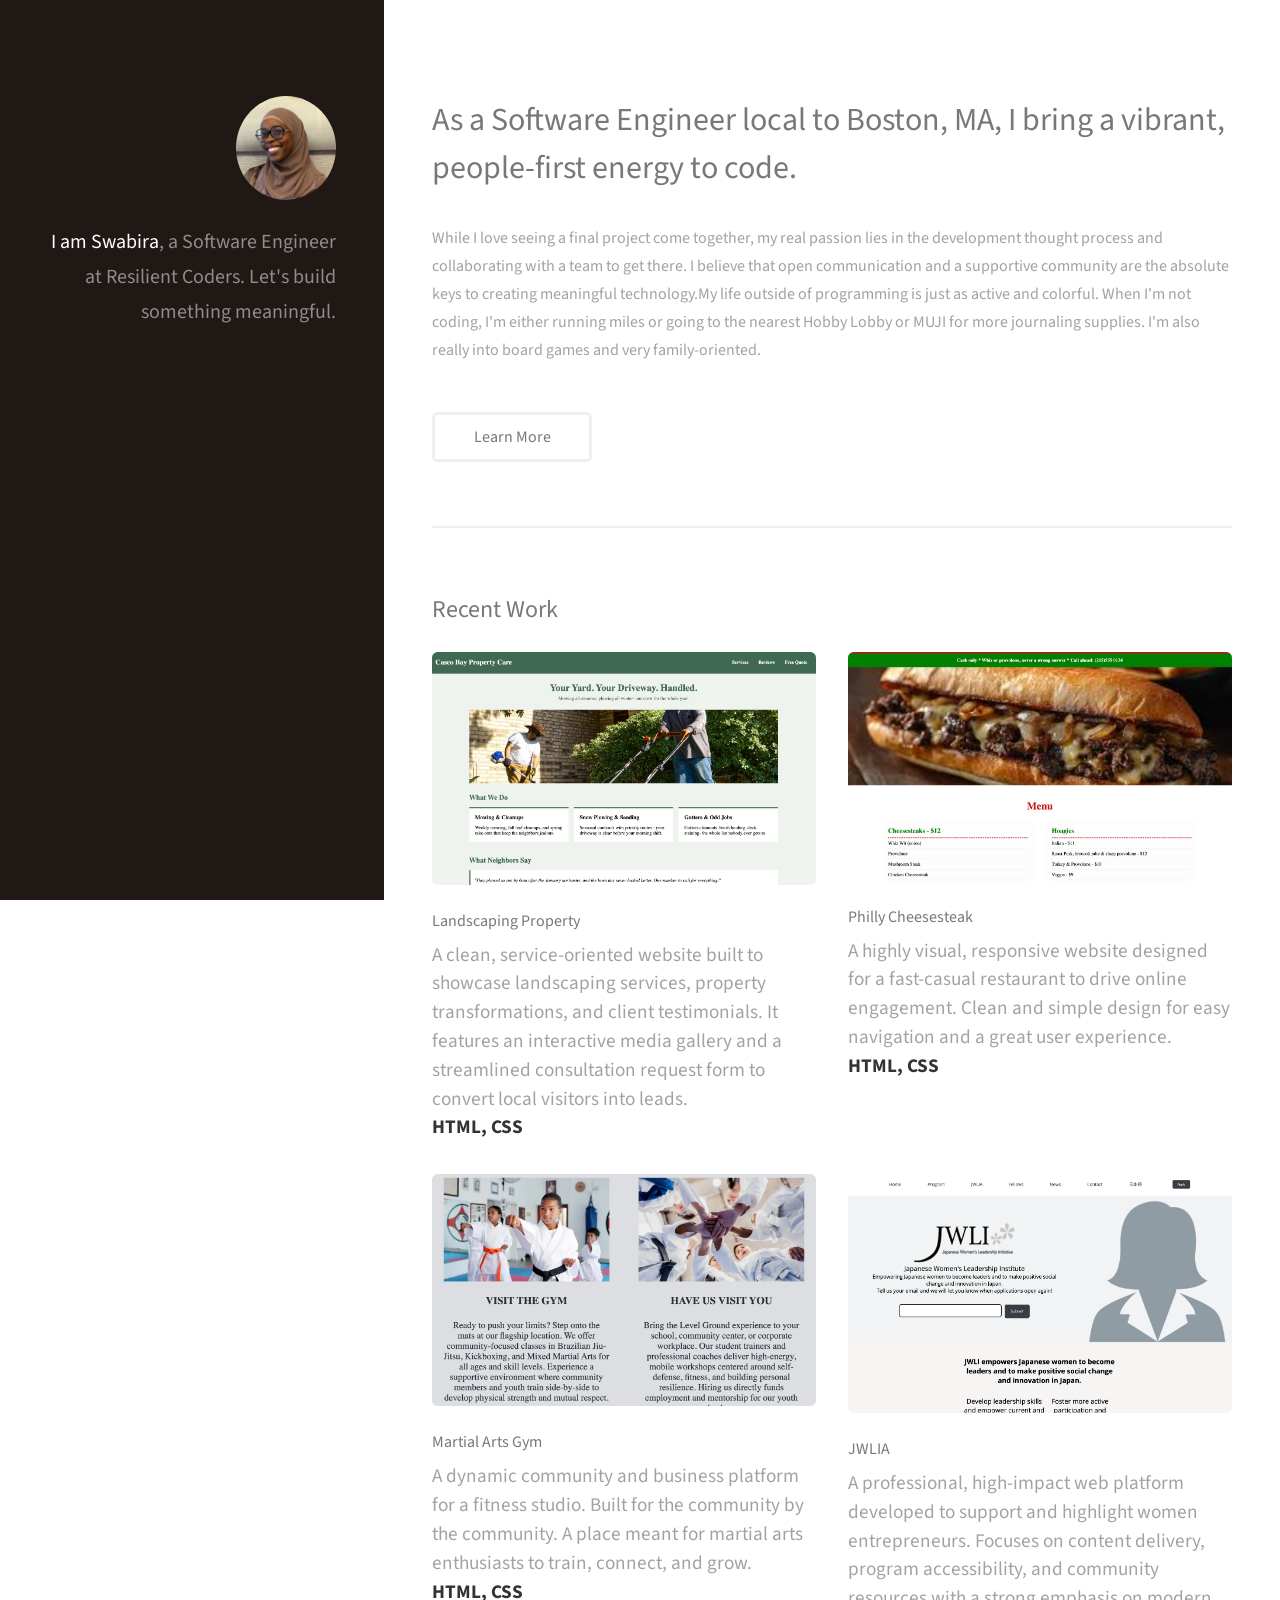
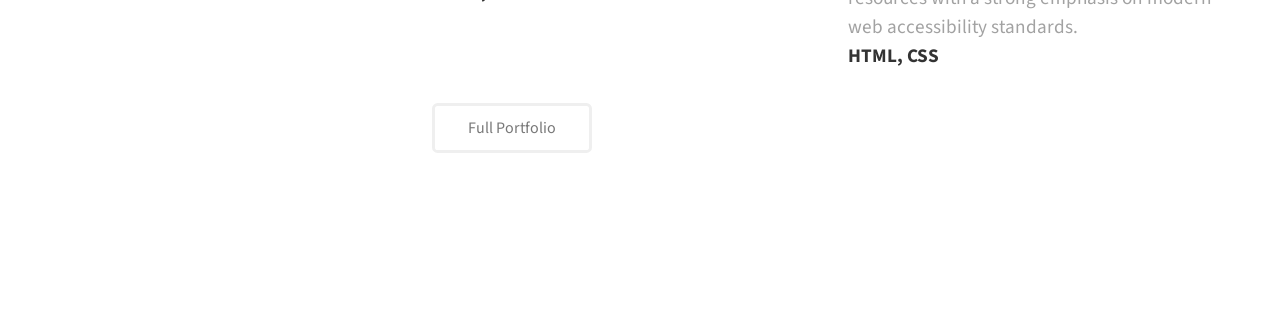
==== index.html @ b85e62c1 "uploading portfolio" ====
<!DOCTYPE HTML>
<!--
	Strata by HTML5 UP
	html5up.net | @ajlkn
	Free for personal and commercial use under the CCA 3.0 license (html5up.net/license)
-->
<html>

<head>
	<title>Strata by HTML5 UP</title>
	<meta charset="utf-8" />
	<meta name="viewport" content="width=device-width, initial-scale=1, user-scalable=no" />
	<link rel="stylesheet" href="assets/css/main.css" />
</head>

<body class="is-preload">

	<!-- Header -->
	<header id="header">
		<div class="inner">
			<a href="#" class="image avatar"><img src="images/mayanja.png" alt="swabira" /></a>
			<h1><strong>I am Swabira</strong>,<br />
				a Software Engineer at Resilient Coders.<br />
				Let's build something meaningful.</h1>
		</div>
	</header>
	<!-- Hi, I am Swabira Mayanja, a Software Engineer at Resilient Coders. Dedicated to impactful coding and mastering the art of CSS. Let's build something meaningful. -->
	<!-- Main -->
	<div id="main">

		<!-- One -->
		<section id="one">
			<header class="major">
				<h2>As a Software Engineer local to Boston, MA, I bring a vibrant, people-first energy to code. </h2>
			</header>
			<p>While I love seeing a final project come together, my real passion lies in the development thought
				process and collaborating with a team to get there. I believe that open communication and a supportive
				community are the absolute keys to creating meaningful technology.My life outside of programming is just
				as active and colorful. When I'm not coding, I'm either running miles or going to the nearest Hobby
				Lobby or MUJI for more journaling supplies. I'm also really into board games and very family-oriented.
			</p>
			<ul class="actions">
				<li><a href="#" class="button">Learn More</a></li>
			</ul>
		</section>

		<!-- Two -->
		<section id="two">
			<h2>Recent Work</h2>
			<div class="row">
				<article class="col-6 col-12-xsmall work-item">
					<a href="images/fulls/f01.png" class="image fit thumb"><img src="images/thumbs/main01.png"
							alt="" /></a>
					<h3>Landscaping Property </h3>
					<p>A clean, service-oriented website built to showcase landscaping services, property
						transformations, and client testimonials. It features an interactive media gallery and a
						streamlined consultation request form to convert local visitors into leads.</p>
					<p class="languages">HTML, CSS</p>
				</article>
				<article class="col-6 col-12-xsmall work-item">
					<a href="images/fulls/f02.png" class="image fit thumb"><img src="images/thumbs/p02.png"
							alt="" /></a>
					<h3>Philly Cheesesteak</h3>
					<p>A highly visual, responsive website designed for a fast-casual restaurant to drive online
						engagement. Clean and simple design for easy navigation and a great user experience.</p>
					<p class="languages">HTML, CSS</p>
				</article>
				<article class="col-6 col-12-xsmall work-item">
					<a href="images/fulls/f03.png" class="image fit thumb"><img src="images/thumbs/p03.png"
							alt="" /></a>
					<h3>Martial Arts Gym </h3>
					<p>A dynamic community and business platform for a fitness studio. Built for the community by the
						community. A place meant for martial arts enthusiasts to train, connect, and grow. </p>
					<p class="languages">HTML, CSS</p>
				</article>
				<article class="col-6 col-12-xsmall work-item">
					<a href="images/fulls/f04.png" class="image fit thumb"><img src="images/thumbs/japan04.png"
							alt="" /></a>
					<h3>JWLIA</h3>
					<p>A professional, high-impact web platform developed to support and highlight women entrepreneurs.
						Focuses on content delivery, program accessibility, and community resources with a strong
						emphasis on modern web accessibility standards.</p>
					<p class="languages">HTML, CSS</p>
				</article>
				<!-- <article class="col-6 col-12-xsmall work-item">
								<a href="images/fulls/05.jpg" class="image fit thumb"><img src="images/thumbs/05.jpg" alt="" /></a>
								<h3>Nunc enim commodo aliquet</h3>
								<p>Lorem ipsum dolor sit amet nisl sed nullam feugiat.</p>
							</article>
							<article class="col-6 col-12-xsmall work-item">
								<a href="images/fulls/06.jpg" class="image fit thumb"><img src="images/thumbs/06.jpg" alt="" /></a>
								<h3>Risus ornare lacinia</h3>
								<p>Lorem ipsum dolor sit amet nisl sed nullam feugiat.</p>
							</article> -->
			</div>
			<ul class="actions">
				<li><a href="#" class="button">Full Portfolio</a></li>
			</ul>
		</section>

		<!-- Three
					<section id="three">
						<h2>Get In Touch</h2>
						<p>Accumsan pellentesque commodo blandit enim arcu non at amet id arcu magna. Accumsan orci faucibus id eu lorem semper nunc nisi lorem vulputate lorem neque lorem ipsum dolor.</p>
						<div class="row">
							<div class="col-8 col-12-small">
								<form method="post" action="#">
									<div class="row gtr-uniform gtr-50">
										<div class="col-6 col-12-xsmall"><input type="text" name="name" id="name" placeholder="Name" /></div>
										<div class="col-6 col-12-xsmall"><input type="email" name="email" id="email" placeholder="Email" /></div>
										<div class="col-12"><textarea name="message" id="message" placeholder="Message" rows="4"></textarea></div>
									</div>
								</form>
								<ul class="actions">
									<li><input type="submit" value="Send Message" /></li>
								</ul>
							</div>
							<div class="col-4 col-12-small">
								<ul class="labeled-icons">
									<li>
										<h3 class="icon solid fa-home"><span class="label">Address</span></h3>
										1234 Somewhere Rd.<br />
										Nashville, TN 00000<br />
										United States
									</li>
									<li>
										<h3 class="icon solid fa-mobile-alt"><span class="label">Phone</span></h3>
										000-000-0000
									</li>
									<li>
										<h3 class="icon solid fa-envelope"><span class="label">Email</span></h3>
										<a href="#">hello@untitled.tld</a>
									</li>
								</ul>
							</div>
						</div>
					</section> -->

		<!-- Four -->
		<!--
					<section id="four">
						<h2>Elements</h2>

						<section>
							<h4>Text</h4>
							<p>This is <b>bold</b> and this is <strong>strong</strong>. This is <i>italic</i> and this is <em>emphasized</em>.
							This is <sup>superscript</sup> text and this is <sub>subscript</sub> text.
							This is <u>underlined</u> and this is code: <code>for (;;) { ... }</code>. Finally, <a href="#">this is a link</a>.</p>
							<hr />
							<header>
								<h4>Heading with a Subtitle</h4>
								<p>Lorem ipsum dolor sit amet nullam id egestas urna aliquam</p>
							</header>
							<p>Nunc lacinia ante nunc ac lobortis. Interdum adipiscing gravida odio porttitor sem non mi integer non faucibus ornare mi ut ante amet placerat aliquet. Volutpat eu sed ante lacinia sapien lorem accumsan varius montes viverra nibh in adipiscing blandit tempus accumsan.</p>
							<header>
								<h5>Heading with a Subtitle</h5>
								<p>Lorem ipsum dolor sit amet nullam id egestas urna aliquam</p>
							</header>
							<p>Nunc lacinia ante nunc ac lobortis. Interdum adipiscing gravida odio porttitor sem non mi integer non faucibus ornare mi ut ante amet placerat aliquet. Volutpat eu sed ante lacinia sapien lorem accumsan varius montes viverra nibh in adipiscing blandit tempus accumsan.</p>
							<hr />
							<h2>Heading Level 2</h2>
							<h3>Heading Level 3</h3>
							<h4>Heading Level 4</h4>
							<h5>Heading Level 5</h5>
							<h6>Heading Level 6</h6>
							<hr />
							<h5>Blockquote</h5>
							<blockquote>Fringilla nisl. Donec accumsan interdum nisi, quis tincidunt felis sagittis eget tempus euismod. Vestibulum ante ipsum primis in faucibus vestibulum. Blandit adipiscing eu felis iaculis volutpat ac adipiscing accumsan faucibus. Vestibulum ante ipsum primis in faucibus lorem ipsum dolor sit amet nullam adipiscing eu felis.</blockquote>
							<h5>Preformatted</h5>
							<pre><code>i = 0;

while (!deck.isInOrder()) {
print 'Iteration ' + i;
deck.shuffle();
i++;
}

print 'It took ' + i + ' iterations to sort the deck.';</code></pre>
						</section>

						<section>
							<h4>Lists</h4>
							<div class="row">
								<div class="col-6 col-12-xsmall">
									<h5>Unordered</h5>
									<ul>
										<li>Dolor pulvinar etiam magna etiam.</li>
										<li>Sagittis adipiscing lorem eleifend.</li>
										<li>Felis enim feugiat dolore viverra.</li>
									</ul>
									<h5>Alternate</h5>
									<ul class="alt">
										<li>Dolor pulvinar etiam magna etiam.</li>
										<li>Sagittis adipiscing lorem eleifend.</li>
										<li>Felis enim feugiat dolore viverra.</li>
									</ul>
								</div>
								<div class="col-6 col-12-xsmall">
									<h5>Ordered</h5>
									<ol>
										<li>Dolor pulvinar etiam magna etiam.</li>
										<li>Etiam vel felis at lorem sed viverra.</li>
										<li>Felis enim feugiat dolore viverra.</li>
										<li>Dolor pulvinar etiam magna etiam.</li>
										<li>Etiam vel felis at lorem sed viverra.</li>
										<li>Felis enim feugiat dolore viverra.</li>
									</ol>
									<h5>Icons</h5>
									<ul class="icons">
										<li><a href="#" class="icon brands fa-twitter"><span class="label">Twitter</span></a></li>
										<li><a href="#" class="icon brands fa-facebook-f"><span class="label">Facebook</span></a></li>
										<li><a href="#" class="icon brands fa-instagram"><span class="label">Instagram</span></a></li>
										<li><a href="#" class="icon brands fa-github"><span class="label">Github</span></a></li>
										<li><a href="#" class="icon brands fa-dribbble"><span class="label">Dribbble</span></a></li>
										<li><a href="#" class="icon brands fa-tumblr"><span class="label">Tumblr</span></a></li>
									</ul>
								</div>
							</div>
							<h5>Actions</h5>
							<ul class="actions">
								<li><a href="#" class="button primary">Default</a></li>
								<li><a href="#" class="button">Default</a></li>
							</ul>
							<ul class="actions small">
								<li><a href="#" class="button primary small">Small</a></li>
								<li><a href="#" class="button small">Small</a></li>
							</ul>
							<div class="row">
								<div class="col-6 col-12-small">
									<ul class="actions stacked">
										<li><a href="#" class="button primary">Default</a></li>
										<li><a href="#" class="button">Default</a></li>
									</ul>
								</div>
								<div class="col-6 col-12-small">
									<ul class="actions stacked">
										<li><a href="#" class="button primary small">Small</a></li>
										<li><a href="#" class="button small">Small</a></li>
									</ul>
								</div>
								<div class="col-6 col-12-small">
									<ul class="actions stacked">
										<li><a href="#" class="button primary fit">Default</a></li>
										<li><a href="#" class="button fit">Default</a></li>
									</ul>
								</div>
								<div class="col-6 col-12-small">
									<ul class="actions stacked">
										<li><a href="#" class="button primary small fit">Small</a></li>
										<li><a href="#" class="button small fit">Small</a></li>
									</ul>
								</div>
							</div>
						</section>

						<section>
							<h4>Table</h4>
							<h5>Default</h5>
							<div class="table-wrapper">
								<table>
									<thead>
										<tr>
											<th>Name</th>
											<th>Description</th>
											<th>Price</th>
										</tr>
									</thead>
									<tbody>
										<tr>
											<td>Item One</td>
											<td>Ante turpis integer aliquet porttitor.</td>
											<td>29.99</td>
										</tr>
										<tr>
											<td>Item Two</td>
											<td>Vis ac commodo adipiscing arcu aliquet.</td>
											<td>19.99</td>
										</tr>
										<tr>
											<td>Item Three</td>
											<td> Morbi faucibus arcu accumsan lorem.</td>
											<td>29.99</td>
										</tr>
										<tr>
											<td>Item Four</td>
											<td>Vitae integer tempus condimentum.</td>
											<td>19.99</td>
										</tr>
										<tr>
											<td>Item Five</td>
											<td>Ante turpis integer aliquet porttitor.</td>
											<td>29.99</td>
										</tr>
									</tbody>
									<tfoot>
										<tr>
											<td colspan="2"></td>
											<td>100.00</td>
										</tr>
									</tfoot>
								</table>
							</div>

							<h5>Alternate</h5>
							<div class="table-wrapper">
								<table class="alt">
									<thead>
										<tr>
											<th>Name</th>
											<th>Description</th>
											<th>Price</th>
										</tr>
									</thead>
									<tbody>
										<tr>
											<td>Item One</td>
											<td>Ante turpis integer aliquet porttitor.</td>
											<td>29.99</td>
										</tr>
										<tr>
											<td>Item Two</td>
											<td>Vis ac commodo adipiscing arcu aliquet.</td>
											<td>19.99</td>
										</tr>
										<tr>
											<td>Item Three</td>
											<td> Morbi faucibus arcu accumsan lorem.</td>
											<td>29.99</td>
										</tr>
										<tr>
											<td>Item Four</td>
											<td>Vitae integer tempus condimentum.</td>
											<td>19.99</td>
										</tr>
										<tr>
											<td>Item Five</td>
											<td>Ante turpis integer aliquet porttitor.</td>
											<td>29.99</td>
										</tr>
									</tbody>
									<tfoot>
										<tr>
											<td colspan="2"></td>
											<td>100.00</td>
										</tr>
									</tfoot>
								</table>
							</div>
						</section>

						<section>
							<h4>Buttons</h4>
							<ul class="actions">
								<li><a href="#" class="button primary">Primary</a></li>
								<li><a href="#" class="button">Default</a></li>
							</ul>
							<ul class="actions">
								<li><a href="#" class="button large">Large</a></li>
								<li><a href="#" class="button">Default</a></li>
								<li><a href="#" class="button small">Small</a></li>
							</ul>
							<ul class="actions fit">
								<li><a href="#" class="button primary fit">Fit</a></li>
								<li><a href="#" class="button fit">Fit</a></li>
							</ul>
							<ul class="actions fit small">
								<li><a href="#" class="button primary fit small">Fit + Small</a></li>
								<li><a href="#" class="button fit small">Fit + Small</a></li>
							</ul>
							<ul class="actions">
								<li><a href="#" class="button primary icon solid fa-download">Icon</a></li>
								<li><a href="#" class="button icon solid fa-download">Icon</a></li>
							</ul>
							<ul class="actions">
								<li><span class="button primary disabled">Primary</span></li>
								<li><span class="button disabled">Default</span></li>
							</ul>
						</section>

						<section>
							<h4>Form</h4>
							<form method="post" action="#">
								<div class="row gtr-uniform gtr-50">
									<div class="col-6 col-12-xsmall">
										<input type="text" name="demo-name" id="demo-name" value="" placeholder="Name" />
									</div>
									<div class="col-6 col-12-xsmall">
										<input type="email" name="demo-email" id="demo-email" value="" placeholder="Email" />
									</div>
									<div class="col-12">
										<select name="demo-category" id="demo-category">
											<option value="">- Category -</option>
											<option value="1">Manufacturing</option>
											<option value="1">Shipping</option>
											<option value="1">Administration</option>
											<option value="1">Human Resources</option>
										</select>
									</div>
									<div class="col-4 col-12-small">
										<input type="radio" id="demo-priority-low" name="demo-priority" checked>
										<label for="demo-priority-low">Low Priority</label>
									</div>
									<div class="col-4 col-12-small">
										<input type="radio" id="demo-priority-normal" name="demo-priority">
										<label for="demo-priority-normal">Normal Priority</label>
									</div>
									<div class="col-4 col-12-small">
										<input type="radio" id="demo-priority-high" name="demo-priority">
										<label for="demo-priority-high">High Priority</label>
									</div>
									<div class="col-6 col-12-small">
										<input type="checkbox" id="demo-copy" name="demo-copy">
										<label for="demo-copy">Email me a copy of this message</label>
									</div>
									<div class="col-6 col-12-small">
										<input type="checkbox" id="demo-human" name="demo-human" checked>
										<label for="demo-human">I am a human and not a robot</label>
									</div>
									<div class="col-12">
										<textarea name="demo-message" id="demo-message" placeholder="Enter your message" rows="6"></textarea>
									</div>
									<div class="col-12">
										<ul class="actions">
											<li><input type="submit" value="Send Message" class="primary" /></li>
											<li><input type="reset" value="Reset" /></li>
										</ul>
									</div>
								</div>
							</form>
						</section>

						<section>
							<h4>Image</h4>
							<h5>Fit</h5>
							<div class="box alt">
								<div class="row gtr-50 gtr-uniform">
									<div class="col-12"><span class="image fit"><img src="images/fulls/05.jpg" alt="" /></span></div>
									<div class="col-4"><span class="image fit"><img src="images/thumbs/01.jpg" alt="" /></span></div>
									<div class="col-4"><span class="image fit"><img src="images/thumbs/02.jpg" alt="" /></span></div>
									<div class="col-4"><span class="image fit"><img src="images/thumbs/03.jpg" alt="" /></span></div>
									<div class="col-4"><span class="image fit"><img src="images/thumbs/04.jpg" alt="" /></span></div>
									<div class="col-4"><span class="image fit"><img src="images/thumbs/05.jpg" alt="" /></span></div>
									<div class="col-4"><span class="image fit"><img src="images/thumbs/06.jpg" alt="" /></span></div>
									<div class="col-4"><span class="image fit"><img src="images/thumbs/03.jpg" alt="" /></span></div>
									<div class="col-4"><span class="image fit"><img src="images/thumbs/02.jpg" alt="" /></span></div>
									<div class="col-4"><span class="image fit"><img src="images/thumbs/01.jpg" alt="" /></span></div>
								</div>
							</div>
							<h5>Left &amp; Right</h5>
							<p><span class="image left"><img src="images/avatar.jpg" alt="" /></span>Fringilla nisl. Donec accumsan interdum nisi, quis tincidunt felis sagittis eget. tempus euismod. Vestibulum ante ipsum primis in faucibus vestibulum. Blandit adipiscing eu felis iaculis volutpat ac adipiscing accumsan eu faucibus. Integer ac pellentesque praesent tincidunt felis sagittis eget. tempus euismod. Vestibulum ante ipsum primis in faucibus vestibulum. Blandit adipiscing eu felis iaculis volutpat ac adipiscing accumsan eu faucibus. Integer ac pellentesque praesent. Donec accumsan interdum nisi, quis tincidunt felis sagittis eget. tempus euismod. Vestibulum ante ipsum primis in faucibus vestibulum. Blandit adipiscing eu felis iaculis volutpat ac adipiscing accumsan eu faucibus. Integer ac pellentesque praesent tincidunt felis sagittis eget. tempus euismod. Vestibulum ante ipsum primis in faucibus vestibulum. Blandit adipiscing eu felis iaculis volutpat ac adipiscing accumsan eu faucibus. Integer ac pellentesque praesent.</p>
							<p><span class="image right"><img src="images/avatar.jpg" alt="" /></span>Fringilla nisl. Donec accumsan interdum nisi, quis tincidunt felis sagittis eget. tempus euismod. Vestibulum ante ipsum primis in faucibus vestibulum. Blandit adipiscing eu felis iaculis volutpat ac adipiscing accumsan eu faucibus. Integer ac pellentesque praesent tincidunt felis sagittis eget. tempus euismod. Vestibulum ante ipsum primis in faucibus vestibulum. Blandit adipiscing eu felis iaculis volutpat ac adipiscing accumsan eu faucibus. Integer ac pellentesque praesent. Donec accumsan interdum nisi, quis tincidunt felis sagittis eget. tempus euismod. Vestibulum ante ipsum primis in faucibus vestibulum. Blandit adipiscing eu felis iaculis volutpat ac adipiscing accumsan eu faucibus. Integer ac pellentesque praesent tincidunt felis sagittis eget. tempus euismod. Vestibulum ante ipsum primis in faucibus vestibulum. Blandit adipiscing eu felis iaculis volutpat ac adipiscing accumsan eu faucibus. Integer ac pellentesque praesent.</p>
						</section>

					</section>
				-->

	</div>

	<!-- Footer -->
	<footer id="footer">
		<div class="inner">
			<ul class="icons">
				<li>
					<a href="https://x.com/swabira_" class="icon brands fa-twitter">
						<span class="label">Twitter</span>
					</a>
				</li>

				<li>
					<a href="https://github.com/smayanja3" class="icon brands fa-github">
						<span class="label">Github</span>
					</a>
				</li>

				<li>
					<a href="https://www.linkedin.com/in/swabira-mayanja" class="icon brands fa-linkedin">
						<span class="label">LinkedIn</span>
					</a>
				</li>

				<li>
					<a href="mailto:swabiramayanja3@gmail.com" class="icon solid fa-envelope">
						<span class="label">Email</span>
					</a>
				</li>
			</ul>
			<ul class="copyright">
				<!-- <li>&copy; Untitled</li> -->
				<li>Design: <a href="#">Swabira Mayanja</a></li>
			</ul>
		</div>
	</footer>

	<!-- Scripts -->
	<script src="assets/js/jquery.min.js"></script>
	<script src="assets/js/jquery.poptrox.min.js"></script>
	<script src="assets/js/browser.min.js"></script>
	<script src="assets/js/breakpoints.min.js"></script>
	<script src="assets/js/util.js"></script>
	<script src="assets/js/main.js"></script>

</body>

</html>
---- assets/css/main.css ----
@import url("fontawesome-all.min.css");
@import url("https://fonts.googleapis.com/css?family=Source+Sans+Pro:400,400italic");

/*
	Strata by HTML5 UP
	html5up.net | @ajlkn
	Free for personal and commercial use under the CCA 3.0 license (html5up.net/license)
*/

html, body, div, span, applet, object,
iframe, h1, h2, h3, h4, h5, h6, p, blockquote,
pre, a, abbr, acronym, address, big, cite,
code, del, dfn, em, img, ins, kbd, q, s, samp,
small, strike, strong, sub, sup, tt, var, b,
u, i, center, dl, dt, dd, ol, ul, li, fieldset,
form, label, legend, table, caption, tbody,
tfoot, thead, tr, th, td, article, aside,
canvas, details, embed, figure, figcaption,
footer, header, hgroup, menu, nav, output, ruby,
section, summary, time, mark, audio, video {
	margin: 0;
	padding: 0;
	border: 0;
	font-size: 100%;
	font: inherit;
	vertical-align: baseline;}

article, aside, details, figcaption, figure,
footer, header, hgroup, menu, nav, section {
	display: block;}

body {
	line-height: 1;
}

ol, ul {
	list-style: none;
}

blockquote, q {
	quotes: none;
}

	blockquote:before, blockquote:after, q:before, q:after {
		content: '';
		content: none;
	}

table {
	border-collapse: collapse;
	border-spacing: 0;
}

body {
	-webkit-text-size-adjust: none;
}

mark {
	background-color: transparent;
	color: inherit;
}

input::-moz-focus-inner {
	border: 0;
	padding: 0;
}

input, select, textarea {
	-moz-appearance: none;
	-webkit-appearance: none;
	-ms-appearance: none;
	appearance: none;
}

/* Basic */

	html {
		box-sizing: border-box;
	}

	*, *:before, *:after {
		box-sizing: inherit;
	}

	body {
		background: #fff;
	}

		body.is-preload *, body.is-preload *:before, body.is-preload *:after {
			-moz-animation: none !important;
			-webkit-animation: none !important;
			-ms-animation: none !important;
			animation: none !important;
			-moz-transition: none !important;
			-webkit-transition: none !important;
			-ms-transition: none !important;
			transition: none !important;
		}

	body, input, select, textarea {
		color: #a2a2a2;
		font-family: "Source Sans Pro", Helvetica, sans-serif;
		font-size: 16pt;
		font-weight: 400;
		line-height: 1.75em;
	}

	a {
		-moz-transition: color 0.2s ease-in-out, border-color 0.2s ease-in-out;
		-webkit-transition: color 0.2s ease-in-out, border-color 0.2s ease-in-out;
		-ms-transition: color 0.2s ease-in-out, border-color 0.2s ease-in-out;
		transition: color 0.2s ease-in-out, border-color 0.2s ease-in-out;
		border-bottom: dotted 1px;
		color: #49bf9d;
		text-decoration: none;
	}

		a:hover {
			border-bottom-color: transparent;
			color: #49bf9d !important;
			text-decoration: none;
		}

	strong, b {
		color: #787878;
		font-weight: 400;
	}

	em, i {
		font-style: italic;
	}

	p {
		margin: 0 0 3em 0;
	}

	h1, h2, h3, h4, h5, h6 {
		color: #787878;
		font-weight: 400;
		line-height: 1em;
		margin: 0 0 1em 0;
	}

		h1 a, h2 a, h3 a, h4 a, h5 a, h6 a {
			color: inherit;
			text-decoration: none;
		}

	h1 {
		font-size: 2em;
		line-height: 1.5em;
	}

	h2 {
		font-size: 1.5em;
		line-height: 1.5em;
	}

	h3 {
		font-size: 1.25em;
		line-height: 1.5em;
	}

	h4 {
		font-size: 1.1em;
		line-height: 1.5em;
	}

	h5 {
		font-size: 0.9em;
		line-height: 1.5em;
	}

	h6 {
		font-size: 0.7em;
		line-height: 1.5em;
	}

	sub {
		font-size: 0.8em;
		position: relative;
		top: 0.5em;
	}

	sup {
		font-size: 0.8em;
		position: relative;
		top: -0.5em;
	}

	hr {
		border: 0;
		border-bottom: solid 2px #efefef;
		margin: 2em 0;
	}

		hr.major {
			margin: 3em 0;
		}

	blockquote {
		border-left: solid 6px #efefef;
		font-style: italic;
		margin: 0 0 2em 0;
		padding: 0.5em 0 0.5em 1.5em;
	}

	code {
		background: #f7f7f7;
		border-radius: 0.35em;
		border: solid 2px #efefef;
		font-family: "Courier New", monospace;
		font-size: 0.9em;
		margin: 0 0.25em;
		padding: 0.25em 0.65em;
	}

	pre {
		-webkit-overflow-scrolling: touch;
		font-family: "Courier New", monospace;
		font-size: 0.9em;
		margin: 0 0 2em 0;
	}

		pre code {
			display: block;
			line-height: 1.75em;
			padding: 1em 1.5em;
			overflow-x: auto;
		}

	.align-left {
		text-align: left;
	}

	.align-center {
		text-align: center;
	}

	.align-right {
		text-align: right;
	}

/* Container */

	.container {
		margin: 0 auto;
		max-width: calc(100% - 4em);
		width: 100%;
	}

		.container.xsmall {
			width: 25%;
		}

		.container.small {
			width: 50%;
		}

		.container.medium {
			width: 75%;
		}

		.container.large {
			width: 125%;
		}

		.container.xlarge {
			width: 150%;
		}

		.container.max {
			width: 100%;
		}

		@media screen and (max-width: 980px) {

			.container {
				width: 100% !important;
				max-width: 100% !important;
			}

		}

		@media screen and (max-width: 480px) {

			.container {
				max-width: calc(100% - 3em);
			}

		}

/* Row */

	.row {
		display: flex;
		flex-wrap: wrap;
		box-sizing: border-box;
		align-items: stretch;
	}

		.row > * {
			box-sizing: border-box;
		}

		.row.gtr-uniform > * > :last-child {
			margin-bottom: 0;
		}

		.row.aln-left {
			justify-content: flex-start;
		}

		.row.aln-center {
			justify-content: center;
		}

		.row.aln-right {
			justify-content: flex-end;
		}

		.row.aln-top {
			align-items: flex-start;
		}

		.row.aln-middle {
			align-items: center;
		}

		.row.aln-bottom {
			align-items: flex-end;
		}

		.row > .imp {
			order: -1;
		}

		.row > .col-1 {
			width: 8.33333%;
		}

		.row > .off-1 {
			margin-left: 8.33333%;
		}

		.row > .col-2 {
			width: 16.66667%;
		}

		.row > .off-2 {
			margin-left: 16.66667%;
		}

		.row > .col-3 {
			width: 25%;
		}

		.row > .off-3 {
			margin-left: 25%;
		}

		.row > .col-4 {
			width: 33.33333%;
		}

		.row > .off-4 {
			margin-left: 33.33333%;
		}

		.row > .col-5 {
			width: 41.66667%;
		}

		.row > .off-5 {
			margin-left: 41.66667%;
		}

		.row > .col-6 {
			width: 50%;
		}

		.row > .off-6 {
			margin-left: 50%;
		}

		.row > .col-7 {
			width: 58.33333%;
		}

		.row > .off-7 {
			margin-left: 58.33333%;
		}

		.row > .col-8 {
			width: 66.66667%;
		}

		.row > .off-8 {
			margin-left: 66.66667%;
		}

		.row > .col-9 {
			width: 75%;
		}

		.row > .off-9 {
			margin-left: 75%;
		}

		.row > .col-10 {
			width: 83.33333%;
		}

		.row > .off-10 {
			margin-left: 83.33333%;
		}

		.row > .col-11 {
			width: 91.66667%;
		}

		.row > .off-11 {
			margin-left: 91.66667%;
		}

		.row > .col-12 {
			width: 100%;
		}

		.row > .off-12 {
			margin-left: 100%;
		}

		.row.gtr-0 {
			margin-top: 0;
			margin-left: 0em;
		}

			.row.gtr-0 > * {
				padding: 0 0 0 0em;
			}

			.row.gtr-0.gtr-uniform {
				margin-top: 0em;
			}

				.row.gtr-0.gtr-uniform > * {
					padding-top: 0em;
				}

		.row.gtr-25 {
			margin-top: 0;
			margin-left: -0.625em;
		}

			.row.gtr-25 > * {
				padding: 0 0 0 0.625em;
			}

			.row.gtr-25.gtr-uniform {
				margin-top: -0.625em;
			}

				.row.gtr-25.gtr-uniform > * {
					padding-top: 0.625em;
				}

		.row.gtr-50 {
			margin-top: 0;
			margin-left: -1.25em;
		}

			.row.gtr-50 > * {
				padding: 0 0 0 1.25em;
			}

			.row.gtr-50.gtr-uniform {
				margin-top: -1.25em;
			}

				.row.gtr-50.gtr-uniform > * {
					padding-top: 1.25em;
				}

		.row {
			margin-top: 0;
			margin-left: -2.5em;
		}

			.row > * {
				padding: 0 0 0 2.5em;
			}

			.row.gtr-uniform {
				margin-top: -2.5em;
			}

				.row.gtr-uniform > * {
					padding-top: 2.5em;
				}

		.row.gtr-150 {
			margin-top: 0;
			margin-left: -3.75em;
		}

			.row.gtr-150 > * {
				padding: 0 0 0 3.75em;
			}

			.row.gtr-150.gtr-uniform {
				margin-top: -3.75em;
			}

				.row.gtr-150.gtr-uniform > * {
					padding-top: 3.75em;
				}

		.row.gtr-200 {
			margin-top: 0;
			margin-left: -5em;
		}

			.row.gtr-200 > * {
				padding: 0 0 0 5em;
			}

			.row.gtr-200.gtr-uniform {
				margin-top: -5em;
			}

				.row.gtr-200.gtr-uniform > * {
					padding-top: 5em;
				}

/* swabi edits for the css */

	.languages {
		font-weight: bold;
		color:#333;
	}
		@media screen and (max-width: 1800px) {

			.row {
				display: flex;
				flex-wrap: wrap;
				box-sizing: border-box;
				align-items: stretch;
			}

				.row > * {
					box-sizing: border-box;
				}

				.row.gtr-uniform > * > :last-child {
					margin-bottom: 0;
				}

				.row.aln-left {
					justify-content: flex-start;
				}

				.row.aln-center {
					justify-content: center;
				}

				.row.aln-right {
					justify-content: flex-end;
				}

				.row.aln-top {
					align-items: flex-start;
				}

				.row.aln-middle {
					align-items: center;
				}

				.row.aln-bottom {
					align-items: flex-end;
				}

				.row > .imp-xlarge {
					order: -1;
				}

				.row > .col-1-xlarge {
					width: 8.33333%;
				}

				.row > .off-1-xlarge {
					margin-left: 8.33333%;
				}

				.row > .col-2-xlarge {
					width: 16.66667%;
				}

				.row > .off-2-xlarge {
					margin-left: 16.66667%;
				}

				.row > .col-3-xlarge {
					width: 25%;
				}

				.row > .off-3-xlarge {
					margin-left: 25%;
				}

				.row > .col-4-xlarge {
					width: 33.33333%;
				}

				.row > .off-4-xlarge {
					margin-left: 33.33333%;
				}

				.row > .col-5-xlarge {
					width: 41.66667%;
				}

				.row > .off-5-xlarge {
					margin-left: 41.66667%;
				}

				.row > .col-6-xlarge {
					width: 50%;
				}

				.row > .off-6-xlarge {
					margin-left: 50%;
				}

				.row > .col-7-xlarge {
					width: 58.33333%;
				}

				.row > .off-7-xlarge {
					margin-left: 58.33333%;
				}

				.row > .col-8-xlarge {
					width: 66.66667%;
				}

				.row > .off-8-xlarge {
					margin-left: 66.66667%;
				}

				.row > .col-9-xlarge {
					width: 75%;
				}

				.row > .off-9-xlarge {
					margin-left: 75%;
				}

				.row > .col-10-xlarge {
					width: 83.33333%;
				}

				.row > .off-10-xlarge {
					margin-left: 83.33333%;
				}

				.row > .col-11-xlarge {
					width: 91.66667%;
				}

				.row > .off-11-xlarge {
					margin-left: 91.66667%;
				}

				.row > .col-12-xlarge {
					width: 100%;
				}

				.row > .off-12-xlarge {
					margin-left: 100%;
				}

				.row.gtr-0 {
					margin-top: 0;
					margin-left: 0em;
				}

					.row.gtr-0 > * {
						padding: 0 0 0 0em;
					}

					.row.gtr-0.gtr-uniform {
						margin-top: 0em;
					}

						.row.gtr-0.gtr-uniform > * {
							padding-top: 0em;
						}

				.row.gtr-25 {
					margin-top: 0;
					margin-left: -0.625em;
				}

					.row.gtr-25 > * {
						padding: 0 0 0 0.625em;
					}

					.row.gtr-25.gtr-uniform {
						margin-top: -0.625em;
					}

						.row.gtr-25.gtr-uniform > * {
							padding-top: 0.625em;
						}

				.row.gtr-50 {
					margin-top: 0;
					margin-left: -1.25em;
				}

					.row.gtr-50 > * {
						padding: 0 0 0 1.25em;
					}

					.row.gtr-50.gtr-uniform {
						margin-top: -1.25em;
					}

						.row.gtr-50.gtr-uniform > * {
							padding-top: 1.25em;
						}

				.row {
					margin-top: 0;
					margin-left: -2.5em;
				}

					.row > * {
						padding: 0 0 0 2.5em;
					}

					.row.gtr-uniform {
						margin-top: -2.5em;
					}

						.row.gtr-uniform > * {
							padding-top: 2.5em;
						}

				.row.gtr-150 {
					margin-top: 0;
					margin-left: -3.75em;
				}

					.row.gtr-150 > * {
						padding: 0 0 0 3.75em;
					}

					.row.gtr-150.gtr-uniform {
						margin-top: -3.75em;
					}

						.row.gtr-150.gtr-uniform > * {
							padding-top: 3.75em;
						}

				.row.gtr-200 {
					margin-top: 0;
					margin-left: -5em;
				}

					.row.gtr-200 > * {
						padding: 0 0 0 5em;
					}

					.row.gtr-200.gtr-uniform {
						margin-top: -5em;
					}

						.row.gtr-200.gtr-uniform > * {
							padding-top: 5em;
						}

		}

		@media screen and (max-width: 1280px) {

			.row {
				display: flex;
				flex-wrap: wrap;
				box-sizing: border-box;
				align-items: stretch;
			}

				.row > * {
					box-sizing: border-box;
				}

				.row.gtr-uniform > * > :last-child {
					margin-bottom: 0;
				}

				.row.aln-left {
					justify-content: flex-start;
				}

				.row.aln-center {
					justify-content: center;
				}

				.row.aln-right {
					justify-content: flex-end;
				}

				.row.aln-top {
					align-items: flex-start;
				}

				.row.aln-middle {
					align-items: center;
				}

				.row.aln-bottom {
					align-items: flex-end;
				}

				.row > .imp-large {
					order: -1;
				}

				.row > .col-1-large {
					width: 8.33333%;
				}

				.row > .off-1-large {
					margin-left: 8.33333%;
				}

				.row > .col-2-large {
					width: 16.66667%;
				}

				.row > .off-2-large {
					margin-left: 16.66667%;
				}

				.row > .col-3-large {
					width: 25%;
				}

				.row > .off-3-large {
					margin-left: 25%;
				}

				.row > .col-4-large {
					width: 33.33333%;
				}

				.row > .off-4-large {
					margin-left: 33.33333%;
				}

				.row > .col-5-large {
					width: 41.66667%;
				}

				.row > .off-5-large {
					margin-left: 41.66667%;
				}

				.row > .col-6-large {
					width: 50%;
				}

				.row > .off-6-large {
					margin-left: 50%;
				}

				.row > .col-7-large {
					width: 58.33333%;
				}

				.row > .off-7-large {
					margin-left: 58.33333%;
				}

				.row > .col-8-large {
					width: 66.66667%;
				}

				.row > .off-8-large {
					margin-left: 66.66667%;
				}

				.row > .col-9-large {
					width: 75%;
				}

				.row > .off-9-large {
					margin-left: 75%;
				}

				.row > .col-10-large {
					width: 83.33333%;
				}

				.row > .off-10-large {
					margin-left: 83.33333%;
				}

				.row > .col-11-large {
					width: 91.66667%;
				}

				.row > .off-11-large {
					margin-left: 91.66667%;
				}

				.row > .col-12-large {
					width: 100%;
				}

				.row > .off-12-large {
					margin-left: 100%;
				}

				.row.gtr-0 {
					margin-top: 0;
					margin-left: 0em;
				}

					.row.gtr-0 > * {
						padding: 0 0 0 0em;
					}

					.row.gtr-0.gtr-uniform {
						margin-top: 0em;
					}

						.row.gtr-0.gtr-uniform > * {
							padding-top: 0em;
						}

				.row.gtr-25 {
					margin-top: 0;
					margin-left: -0.5em;
				}

					.row.gtr-25 > * {
						padding: 0 0 0 0.5em;
					}

					.row.gtr-25.gtr-uniform {
						margin-top: -0.5em;
					}

						.row.gtr-25.gtr-uniform > * {
							padding-top: 0.5em;
						}

				.row.gtr-50 {
					margin-top: 0;
					margin-left: -1em;
				}

					.row.gtr-50 > * {
						padding: 0 0 0 1em;
					}

					.row.gtr-50.gtr-uniform {
						margin-top: -1em;
					}

						.row.gtr-50.gtr-uniform > * {
							padding-top: 1em;
						}

				.row {
					margin-top: 0;
					margin-left: -2em;
				}

					.row > * {
						padding: 0 0 0 2em;
					}

					.row.gtr-uniform {
						margin-top: -2em;
					}

						.row.gtr-uniform > * {
							padding-top: 2em;
						}

				.row.gtr-150 {
					margin-top: 0;
					margin-left: -3em;
				}

					.row.gtr-150 > * {
						padding: 0 0 0 3em;
					}

					.row.gtr-150.gtr-uniform {
						margin-top: -3em;
					}

						.row.gtr-150.gtr-uniform > * {
							padding-top: 3em;
						}

				.row.gtr-200 {
					margin-top: 0;
					margin-left: -4em;
				}

					.row.gtr-200 > * {
						padding: 0 0 0 4em;
					}

					.row.gtr-200.gtr-uniform {
						margin-top: -4em;
					}

						.row.gtr-200.gtr-uniform > * {
							padding-top: 4em;
						}

		}

		@media screen and (max-width: 980px) {

			.row {
				display: flex;
				flex-wrap: wrap;
				box-sizing: border-box;
				align-items: stretch;
			}

				.row > * {
					box-sizing: border-box;
				}

				.row.gtr-uniform > * > :last-child {
					margin-bottom: 0;
				}

				.row.aln-left {
					justify-content: flex-start;
				}

				.row.aln-center {
					justify-content: center;
				}

				.row.aln-right {
					justify-content: flex-end;
				}

				.row.aln-top {
					align-items: flex-start;
				}

				.row.aln-middle {
					align-items: center;
				}

				.row.aln-bottom {
					align-items: flex-end;
				}

				.row > .imp-medium {
					order: -1;
				}

				.row > .col-1-medium {
					width: 8.33333%;
				}

				.row > .off-1-medium {
					margin-left: 8.33333%;
				}

				.row > .col-2-medium {
					width: 16.66667%;
				}

				.row > .off-2-medium {
					margin-left: 16.66667%;
				}

				.row > .col-3-medium {
					width: 25%;
				}

				.row > .off-3-medium {
					margin-left: 25%;
				}

				.row > .col-4-medium {
					width: 33.33333%;
				}

				.row > .off-4-medium {
					margin-left: 33.33333%;
				}

				.row > .col-5-medium {
					width: 41.66667%;
				}

				.row > .off-5-medium {
					margin-left: 41.66667%;
				}

				.row > .col-6-medium {
					width: 50%;
				}

				.row > .off-6-medium {
					margin-left: 50%;
				}

				.row > .col-7-medium {
					width: 58.33333%;
				}

				.row > .off-7-medium {
					margin-left: 58.33333%;
				}

				.row > .col-8-medium {
					width: 66.66667%;
				}

				.row > .off-8-medium {
					margin-left: 66.66667%;
				}

				.row > .col-9-medium {
					width: 75%;
				}

				.row > .off-9-medium {
					margin-left: 75%;
				}

				.row > .col-10-medium {
					width: 83.33333%;
				}

				.row > .off-10-medium {
					margin-left: 83.33333%;
				}

				.row > .col-11-medium {
					width: 91.66667%;
				}

				.row > .off-11-medium {
					margin-left: 91.66667%;
				}

				.row > .col-12-medium {
					width: 100%;
				}

				.row > .off-12-medium {
					margin-left: 100%;
				}

				.row.gtr-0 {
					margin-top: 0;
					margin-left: 0em;
				}

					.row.gtr-0 > * {
						padding: 0 0 0 0em;
					}

					.row.gtr-0.gtr-uniform {
						margin-top: 0em;
					}

						.row.gtr-0.gtr-uniform > * {
							padding-top: 0em;
						}

				.row.gtr-25 {
					margin-top: 0;
					margin-left: -0.5em;
				}

					.row.gtr-25 > * {
						padding: 0 0 0 0.5em;
					}

					.row.gtr-25.gtr-uniform {
						margin-top: -0.5em;
					}

						.row.gtr-25.gtr-uniform > * {
							padding-top: 0.5em;
						}

				.row.gtr-50 {
					margin-top: 0;
					margin-left: -1em;
				}

					.row.gtr-50 > * {
						padding: 0 0 0 1em;
					}

					.row.gtr-50.gtr-uniform {
						margin-top: -1em;
					}

						.row.gtr-50.gtr-uniform > * {
							padding-top: 1em;
						}

				.row {
					margin-top: 0;
					margin-left: -2em;
				}

					.row > * {
						padding: 0 0 0 2em;
					}

					.row.gtr-uniform {
						margin-top: -2em;
					}

						.row.gtr-uniform > * {
							padding-top: 2em;
						}

				.row.gtr-150 {
					margin-top: 0;
					margin-left: -3em;
				}

					.row.gtr-150 > * {
						padding: 0 0 0 3em;
					}

					.row.gtr-150.gtr-uniform {
						margin-top: -3em;
					}

						.row.gtr-150.gtr-uniform > * {
							padding-top: 3em;
						}

				.row.gtr-200 {
					margin-top: 0;
					margin-left: -4em;
				}

					.row.gtr-200 > * {
						padding: 0 0 0 4em;
					}

					.row.gtr-200.gtr-uniform {
						margin-top: -4em;
					}

						.row.gtr-200.gtr-uniform > * {
							padding-top: 4em;
						}

		}

		@media screen and (max-width: 736px) {

			.row {
				display: flex;
				flex-wrap: wrap;
				box-sizing: border-box;
				align-items: stretch;
			}

				.row > * {
					box-sizing: border-box;
				}

				.row.gtr-uniform > * > :last-child {
					margin-bottom: 0;
				}

				.row.aln-left {
					justify-content: flex-start;
				}

				.row.aln-center {
					justify-content: center;
				}

				.row.aln-right {
					justify-content: flex-end;
				}

				.row.aln-top {
					align-items: flex-start;
				}

				.row.aln-middle {
					align-items: center;
				}

				.row.aln-bottom {
					align-items: flex-end;
				}

				.row > .imp-small {
					order: -1;
				}

				.row > .col-1-small {
					width: 8.33333%;
				}

				.row > .off-1-small {
					margin-left: 8.33333%;
				}

				.row > .col-2-small {
					width: 16.66667%;
				}

				.row > .off-2-small {
					margin-left: 16.66667%;
				}

				.row > .col-3-small {
					width: 25%;
				}

				.row > .off-3-small {
					margin-left: 25%;
				}

				.row > .col-4-small {
					width: 33.33333%;
				}

				.row > .off-4-small {
					margin-left: 33.33333%;
				}

				.row > .col-5-small {
					width: 41.66667%;
				}

				.row > .off-5-small {
					margin-left: 41.66667%;
				}

				.row > .col-6-small {
					width: 50%;
				}

				.row > .off-6-small {
					margin-left: 50%;
				}

				.row > .col-7-small {
					width: 58.33333%;
				}

				.row > .off-7-small {
					margin-left: 58.33333%;
				}

				.row > .col-8-small {
					width: 66.66667%;
				}

				.row > .off-8-small {
					margin-left: 66.66667%;
				}

				.row > .col-9-small {
					width: 75%;
				}

				.row > .off-9-small {
					margin-left: 75%;
				}

				.row > .col-10-small {
					width: 83.33333%;
				}

				.row > .off-10-small {
					margin-left: 83.33333%;
				}

				.row > .col-11-small {
					width: 91.66667%;
				}

				.row > .off-11-small {
					margin-left: 91.66667%;
				}

				.row > .col-12-small {
					width: 100%;
				}

				.row > .off-12-small {
					margin-left: 100%;
				}

				.row.gtr-0 {
					margin-top: 0;
					margin-left: 0em;
				}

					.row.gtr-0 > * {
						padding: 0 0 0 0em;
					}

					.row.gtr-0.gtr-uniform {
						margin-top: 0em;
					}

						.row.gtr-0.gtr-uniform > * {
							padding-top: 0em;
						}

				.row.gtr-25 {
					margin-top: 0;
					margin-left: -0.375em;
				}

					.row.gtr-25 > * {
						padding: 0 0 0 0.375em;
					}

					.row.gtr-25.gtr-uniform {
						margin-top: -0.375em;
					}

						.row.gtr-25.gtr-uniform > * {
							padding-top: 0.375em;
						}

				.row.gtr-50 {
					margin-top: 0;
					margin-left: -0.75em;
				}

					.row.gtr-50 > * {
						padding: 0 0 0 0.75em;
					}

					.row.gtr-50.gtr-uniform {
						margin-top: -0.75em;
					}

						.row.gtr-50.gtr-uniform > * {
							padding-top: 0.75em;
						}

				.row {
					margin-top: 0;
					margin-left: -1.5em;
				}

					.row > * {
						padding: 0 0 0 1.5em;
					}

					.row.gtr-uniform {
						margin-top: -1.5em;
					}

						.row.gtr-uniform > * {
							padding-top: 1.5em;
						}

				.row.gtr-150 {
					margin-top: 0;
					margin-left: -2.25em;
				}

					.row.gtr-150 > * {
						padding: 0 0 0 2.25em;
					}

					.row.gtr-150.gtr-uniform {
						margin-top: -2.25em;
					}

						.row.gtr-150.gtr-uniform > * {
							padding-top: 2.25em;
						}

				.row.gtr-200 {
					margin-top: 0;
					margin-left: -3em;
				}

					.row.gtr-200 > * {
						padding: 0 0 0 3em;
					}

					.row.gtr-200.gtr-uniform {
						margin-top: -3em;
					}

						.row.gtr-200.gtr-uniform > * {
							padding-top: 3em;
						}

		}

		@media screen and (max-width: 480px) {

			.row {
				display: flex;
				flex-wrap: wrap;
				box-sizing: border-box;
				align-items: stretch;
			}

				.row > * {
					box-sizing: border-box;
				}

				.row.gtr-uniform > * > :last-child {
					margin-bottom: 0;
				}

				.row.aln-left {
					justify-content: flex-start;
				}

				.row.aln-center {
					justify-content: center;
				}

				.row.aln-right {
					justify-content: flex-end;
				}

				.row.aln-top {
					align-items: flex-start;
				}

				.row.aln-middle {
					align-items: center;
				}

				.row.aln-bottom {
					align-items: flex-end;
				}

				.row > .imp-xsmall {
					order: -1;
				}

				.row > .col-1-xsmall {
					width: 8.33333%;
				}

				.row > .off-1-xsmall {
					margin-left: 8.33333%;
				}

				.row > .col-2-xsmall {
					width: 16.66667%;
				}

				.row > .off-2-xsmall {
					margin-left: 16.66667%;
				}

				.row > .col-3-xsmall {
					width: 25%;
				}

				.row > .off-3-xsmall {
					margin-left: 25%;
				}

				.row > .col-4-xsmall {
					width: 33.33333%;
				}

				.row > .off-4-xsmall {
					margin-left: 33.33333%;
				}

				.row > .col-5-xsmall {
					width: 41.66667%;
				}

				.row > .off-5-xsmall {
					margin-left: 41.66667%;
				}

				.row > .col-6-xsmall {
					width: 50%;
				}

				.row > .off-6-xsmall {
					margin-left: 50%;
				}

				.row > .col-7-xsmall {
					width: 58.33333%;
				}

				.row > .off-7-xsmall {
					margin-left: 58.33333%;
				}

				.row > .col-8-xsmall {
					width: 66.66667%;
				}

				.row > .off-8-xsmall {
					margin-left: 66.66667%;
				}

				.row > .col-9-xsmall {
					width: 75%;
				}

				.row > .off-9-xsmall {
					margin-left: 75%;
				}

				.row > .col-10-xsmall {
					width: 83.33333%;
				}

				.row > .off-10-xsmall {
					margin-left: 83.33333%;
				}

				.row > .col-11-xsmall {
					width: 91.66667%;
				}

				.row > .off-11-xsmall {
					margin-left: 91.66667%;
				}

				.row > .col-12-xsmall {
					width: 100%;
				}

				.row > .off-12-xsmall {
					margin-left: 100%;
				}

				.row.gtr-0 {
					margin-top: 0;
					margin-left: 0em;
				}

					.row.gtr-0 > * {
						padding: 0 0 0 0em;
					}

					.row.gtr-0.gtr-uniform {
						margin-top: 0em;
					}

						.row.gtr-0.gtr-uniform > * {
							padding-top: 0em;
						}

				.row.gtr-25 {
					margin-top: 0;
					margin-left: -0.375em;
				}

					.row.gtr-25 > * {
						padding: 0 0 0 0.375em;
					}

					.row.gtr-25.gtr-uniform {
						margin-top: -0.375em;
					}

						.row.gtr-25.gtr-uniform > * {
							padding-top: 0.375em;
						}

				.row.gtr-50 {
					margin-top: 0;
					margin-left: -0.75em;
				}

					.row.gtr-50 > * {
						padding: 0 0 0 0.75em;
					}

					.row.gtr-50.gtr-uniform {
						margin-top: -0.75em;
					}

						.row.gtr-50.gtr-uniform > * {
							padding-top: 0.75em;
						}

				.row {
					margin-top: 0;
					margin-left: -1.5em;
				}

					.row > * {
						padding: 0 0 0 1.5em;
					}

					.row.gtr-uniform {
						margin-top: -1.5em;
					}

						.row.gtr-uniform > * {
							padding-top: 1.5em;
						}

				.row.gtr-150 {
					margin-top: 0;
					margin-left: -2.25em;
				}

					.row.gtr-150 > * {
						padding: 0 0 0 2.25em;
					}

					.row.gtr-150.gtr-uniform {
						margin-top: -2.25em;
					}

						.row.gtr-150.gtr-uniform > * {
							padding-top: 2.25em;
						}

				.row.gtr-200 {
					margin-top: 0;
					margin-left: -3em;
				}

					.row.gtr-200 > * {
						padding: 0 0 0 3em;
					}

					.row.gtr-200.gtr-uniform {
						margin-top: -3em;
					}

						.row.gtr-200.gtr-uniform > * {
							padding-top: 3em;
						}

		}

/* Section/Article */

	section.special, article.special {
		text-align: center;
	}

	header p {
		color: #b2b2b2;
		position: relative;
		margin: 0 0 1.5em 0;
	}

	header h2 + p {
		font-size: 1.25em;
		margin-top: -1em;
		line-height: 1.5em;
	}

	header h3 + p {
		font-size: 1.1em;
		margin-top: -0.8em;
		line-height: 1.5em;
	}

	header h4 + p,
	header h5 + p,
	header h6 + p {
		font-size: 0.9em;
		margin-top: -0.6em;
		line-height: 1.5em;
	}

	header.major h2 {
		font-size: 2em;
	}

/* Form */

	form {
		margin: 0 0 2em 0;
	}

	label {
		color: #787878;
		display: block;
		font-size: 0.9em;
		font-weight: 400;
		margin: 0 0 1em 0;
	}

	input[type="text"],
	input[type="password"],
	input[type="email"],
	select,
	textarea {
		-moz-appearance: none;
		-webkit-appearance: none;
		-ms-appearance: none;
		appearance: none;
		background: #f7f7f7;
		border-radius: 0.35em;
		border: solid 2px transparent;
		color: inherit;
		display: block;
		outline: 0;
		padding: 0 0.75em;
		text-decoration: none;
		width: 100%;
	}

		input[type="text"]:invalid,
		input[type="password"]:invalid,
		input[type="email"]:invalid,
		select:invalid,
		textarea:invalid {
			box-shadow: none;
		}

		input[type="text"]:focus,
		input[type="password"]:focus,
		input[type="email"]:focus,
		select:focus,
		textarea:focus {
			border-color: #49bf9d;
		}

	select {
		background-image: url("data:image/svg+xml;charset=utf8,%3Csvg xmlns='http://www.w3.org/2000/svg' width='40' height='40' preserveAspectRatio='none' viewBox='0 0 40 40'%3E%3Cpath d='M9.4,12.3l10.4,10.4l10.4-10.4c0.2-0.2,0.5-0.4,0.9-0.4c0.3,0,0.6,0.1,0.9,0.4l3.3,3.3c0.2,0.2,0.4,0.5,0.4,0.9 c0,0.4-0.1,0.6-0.4,0.9L20.7,31.9c-0.2,0.2-0.5,0.4-0.9,0.4c-0.3,0-0.6-0.1-0.9-0.4L4.3,17.3c-0.2-0.2-0.4-0.5-0.4-0.9 c0-0.4,0.1-0.6,0.4-0.9l3.3-3.3c0.2-0.2,0.5-0.4,0.9-0.4S9.1,12.1,9.4,12.3z' fill='%23dfdfdf' /%3E%3C/svg%3E");
		background-size: 1.25rem;
		background-repeat: no-repeat;
		background-position: calc(100% - 1rem) center;
		height: 2.75em;
		padding-right: 2.75em;
		text-overflow: ellipsis;
	}

		select option {
			color: #787878;
			background: #fff;
		}

		select:focus::-ms-value {
			background-color: transparent;
		}

		select::-ms-expand {
			display: none;
		}

	input[type="text"],
	input[type="password"],
	input[type="email"],
	select {
		height: 2.75em;
	}

	textarea {
		padding: 0.75em;
	}

	input[type="checkbox"],
	input[type="radio"] {
		-moz-appearance: none;
		-webkit-appearance: none;
		-ms-appearance: none;
		appearance: none;
		display: block;
		float: left;
		margin-right: -2em;
		opacity: 0;
		width: 1em;
		z-index: -1;
	}

		input[type="checkbox"] + label,
		input[type="radio"] + label {
			text-decoration: none;
			color: #a2a2a2;
			cursor: pointer;
			display: inline-block;
			font-size: 1em;
			font-weight: 400;
			padding-left: 2.4em;
			padding-right: 0.75em;
			position: relative;
		}

			input[type="checkbox"] + label:before,
			input[type="radio"] + label:before {
				-moz-osx-font-smoothing: grayscale;
				-webkit-font-smoothing: antialiased;
				display: inline-block;
				font-style: normal;
				font-variant: normal;
				text-rendering: auto;
				line-height: 1;
				text-transform: none !important;
				font-family: 'Font Awesome 5 Free';
				font-weight: 900;
			}

			input[type="checkbox"] + label:before,
			input[type="radio"] + label:before {
				background: #f7f7f7;
				border-radius: 0.35em;
				border: solid 2px transparent;
				content: '';
				display: inline-block;
				font-size: 0.8em;
				height: 2.0625em;
				left: 0;
				line-height: 1.85625em;
				position: absolute;
				text-align: center;
				top: 0;
				width: 2.0625em;
			}

		input[type="checkbox"]:checked + label:before,
		input[type="radio"]:checked + label:before {
			background: #787878;
			border-color: #787878;
			color: #fff;
			content: '\f00c';
		}

		input[type="checkbox"]:focus + label:before,
		input[type="radio"]:focus + label:before {
			border-color: #49bf9d;
		}

	input[type="checkbox"] + label:before {
		border-radius: 0.35em;
	}

	input[type="radio"] + label:before {
		border-radius: 100%;
	}

	::-webkit-input-placeholder {
		color: #b2b2b2 !important;
		opacity: 1.0;
	}

	:-moz-placeholder {
		color: #b2b2b2 !important;
		opacity: 1.0;
	}

	::-moz-placeholder {
		color: #b2b2b2 !important;
		opacity: 1.0;
	}

	:-ms-input-placeholder {
		color: #b2b2b2 !important;
		opacity: 1.0;
	}

/* Box */

	.box {
		border-radius: 0.35em;
		border: solid 2px #efefef;
		margin-bottom: 2em;
		padding: 1.5em;
	}

		.box > :last-child,
		.box > :last-child > :last-child,
		.box > :last-child > :last-child > :last-child {
			margin-bottom: 0;
		}

		.box.alt {
			border: 0;
			border-radius: 0;
			padding: 0;
		}

/* Icon */

	.icon {
		text-decoration: none;
		border-bottom: none;
		position: relative;
	}

		.icon:before {
			-moz-osx-font-smoothing: grayscale;
			-webkit-font-smoothing: antialiased;
			display: inline-block;
			font-style: normal;
			font-variant: normal;
			text-rendering: auto;
			line-height: 1;
			text-transform: none !important;
			font-family: 'Font Awesome 5 Free';
			font-weight: 400;
		}

		.icon > .label {
			display: none;
		}

		.icon:before {
			line-height: inherit;
		}

		.icon.solid:before {
			font-weight: 900;
		}

		.icon.brands:before {
			font-family: 'Font Awesome 5 Brands';
		}

/* Image */

	.image {
		border-radius: 0.35em;
		border: 0;
		display: inline-block;
		position: relative;
	}

		.image:before {
			-moz-transition: opacity 0.2s ease-in-out;
			-webkit-transition: opacity 0.2s ease-in-out;
			-ms-transition: opacity 0.2s ease-in-out;
			transition: opacity 0.2s ease-in-out;
			background: url("images/overlay.png");
			border-radius: 0.35em;
			content: '';
			display: block;
			height: 100%;
			left: 0;
			opacity: 0.5;
			position: absolute;
			top: 0;
			width: 100%;
		}

		.image.thumb {
			text-align: center;
		}

			.image.thumb:after {
				-moz-transition: opacity 0.2s ease-in-out;
				-webkit-transition: opacity 0.2s ease-in-out;
				-ms-transition: opacity 0.2s ease-in-out;
				transition: opacity 0.2s ease-in-out;
				border-radius: 0.35em;
				border: solid 3px rgba(255, 255, 255, 0.5);
				color: #fff;
				content: 'View';
				display: inline-block;
				font-size: 0.8em;
				font-weight: 400;
				left: 50%;
				line-height: 2.25em;
				margin: -1.25em 0 0 -3em;
				opacity: 0;
				padding: 0 1.5em;
				position: absolute;
				text-align: center;
				text-decoration: none;
				top: 50%;
				white-space: nowrap;
			}

			.image.thumb:hover:after {
				opacity: 1.0;
			}

			.image.thumb:hover:before {
				background: url("images/overlay.png"), url("images/overlay.png");
				opacity: 1.0;
			}

		.image img {
			border-radius: 0.35em;
			display: block;
		}

		.image.left {
			float: left;
			margin: 0 1.5em 1em 0;
			top: 0.25em;
		}

		.image.right {
			float: right;
			margin: 0 0 1em 1.5em;
			top: 0.25em;
		}

		.image.left, .image.right {
			max-width: 40%;
		}

			.image.left img, .image.right img {
				width: 100%;
			}

		.image.fit {
			display: block;
			margin: 0 0 2em 0;
			width: 100%;
		}

			.image.fit img {
				width: 100%;
			}

		.image.avatar {
			border-radius: 100%;
		}

			.image.avatar:before {
				display: none;
			}

			.image.avatar img {
				border-radius: 100%;
				width: 100%;
			}

/* List */

	ol {
		list-style: decimal;
		margin: 0 0 2em 0;
		padding-left: 1.25em;
	}

		ol li {
			padding-left: 0.25em;
		}

	ul {
		list-style: disc;
		margin: 0 0 2em 0;
		padding-left: 1em;
	}

		ul li {
			padding-left: 0.5em;
		}

		ul.alt {
			list-style: none;
			padding-left: 0;
		}

			ul.alt li {
				border-top: solid 2px #efefef;
				padding: 0.5em 0;
			}

				ul.alt li:first-child {
					border-top: 0;
					padding-top: 0;
				}

	dl {
		margin: 0 0 2em 0;
	}

/* Icons */

	ul.icons {
		cursor: default;
		list-style: none;
		padding-left: 0;
	}

		ul.icons li {
			display: inline-block;
			padding: 0 1em 0 0;
		}

			ul.icons li:last-child {
				padding-right: 0;
			}

			ul.icons li .icon:before {
				font-size: 1.5em;
			}

/* Labeled Icons */

	ul.labeled-icons {
		list-style: none;
		padding: 0;
	}

		ul.labeled-icons li {
			line-height: 1.75em;
			margin: 1.5em 0 0 0;
			padding-left: 2.25em;
			position: relative;
		}

			ul.labeled-icons li:first-child {
				margin-top: 0;
			}

			ul.labeled-icons li a {
				color: inherit;
			}

			ul.labeled-icons li h3 {
				color: #b2b2b2;
				left: 0;
				position: absolute;
				text-align: center;
				top: 0;
				width: 1em;
			}

/* Actions */

	ul.actions {
		display: -moz-flex;
		display: -webkit-flex;
		display: -ms-flex;
		display: flex;
		cursor: default;
		list-style: none;
		margin-left: -1em;
		padding-left: 0;
	}

		ul.actions li {
			padding: 0 0 0 1em;
			vertical-align: middle;
		}

		ul.actions.special {
			-moz-justify-content: center;
			-webkit-justify-content: center;
			-ms-justify-content: center;
			justify-content: center;
			width: 100%;
			margin-left: 0;
		}

			ul.actions.special li:first-child {
				padding-left: 0;
			}

		ul.actions.stacked {
			-moz-flex-direction: column;
			-webkit-flex-direction: column;
			-ms-flex-direction: column;
			flex-direction: column;
			margin-left: 0;
		}

			ul.actions.stacked li {
				padding: 1.3em 0 0 0;
			}

				ul.actions.stacked li:first-child {
					padding-top: 0;
				}

		ul.actions.fit {
			width: calc(100% + 1em);
		}

			ul.actions.fit li {
				-moz-flex-grow: 1;
				-webkit-flex-grow: 1;
				-ms-flex-grow: 1;
				flex-grow: 1;
				-moz-flex-shrink: 1;
				-webkit-flex-shrink: 1;
				-ms-flex-shrink: 1;
				flex-shrink: 1;
				width: 100%;
			}

				ul.actions.fit li > * {
					width: 100%;
				}

			ul.actions.fit.stacked {
				width: 100%;
			}

		@media screen and (max-width: 480px) {

			ul.actions:not(.fixed) {
				-moz-flex-direction: column;
				-webkit-flex-direction: column;
				-ms-flex-direction: column;
				flex-direction: column;
				margin-left: 0;
				width: 100% !important;
			}

				ul.actions:not(.fixed) li {
					-moz-flex-grow: 1;
					-webkit-flex-grow: 1;
					-ms-flex-grow: 1;
					flex-grow: 1;
					-moz-flex-shrink: 1;
					-webkit-flex-shrink: 1;
					-ms-flex-shrink: 1;
					flex-shrink: 1;
					padding: 1em 0 0 0;
					text-align: center;
					width: 100%;
				}

					ul.actions:not(.fixed) li > * {
						width: 100%;
					}

					ul.actions:not(.fixed) li:first-child {
						padding-top: 0;
					}

					ul.actions:not(.fixed) li input[type="submit"],
					ul.actions:not(.fixed) li input[type="reset"],
					ul.actions:not(.fixed) li input[type="button"],
					ul.actions:not(.fixed) li button,
					ul.actions:not(.fixed) li .button {
						width: 100%;
					}

						ul.actions:not(.fixed) li input[type="submit"].icon:before,
						ul.actions:not(.fixed) li input[type="reset"].icon:before,
						ul.actions:not(.fixed) li input[type="button"].icon:before,
						ul.actions:not(.fixed) li button.icon:before,
						ul.actions:not(.fixed) li .button.icon:before {
							margin-left: -0.5em;
						}

		}

/* Table */

	.table-wrapper {
		-webkit-overflow-scrolling: touch;
		overflow-x: auto;
	}

	table {
		margin: 0 0 2em 0;
		width: 100%;
	}

		table tbody tr {
			border: solid 1px #efefef;
			border-left: 0;
			border-right: 0;
		}

			table tbody tr:nth-child(2n + 1) {
				background-color: #f7f7f7;
			}

		table td {
			padding: 0.75em 0.75em;
		}

		table th {
			color: #787878;
			font-size: 0.9em;
			font-weight: 400;
			padding: 0 0.75em 0.75em 0.75em;
			text-align: left;
		}

		table thead {
			border-bottom: solid 2px #efefef;
		}

		table tfoot {
			border-top: solid 2px #efefef;
		}

		table.alt {
			border-collapse: separate;
		}

			table.alt tbody tr td {
				border: solid 2px #efefef;
				border-left-width: 0;
				border-top-width: 0;
			}

				table.alt tbody tr td:first-child {
					border-left-width: 2px;
				}

			table.alt tbody tr:first-child td {
				border-top-width: 2px;
			}

			table.alt thead {
				border-bottom: 0;
			}

			table.alt tfoot {
				border-top: 0;
			}

/* Button */

	input[type="submit"],
	input[type="reset"],
	input[type="button"],
	.button {
		-moz-appearance: none;
		-webkit-appearance: none;
		-ms-appearance: none;
		appearance: none;
		-moz-transition: background-color 0.2s ease-in-out, color 0.2s ease-in-out, border-color 0.2s ease-in-out;
		-webkit-transition: background-color 0.2s ease-in-out, color 0.2s ease-in-out, border-color 0.2s ease-in-out;
		-ms-transition: background-color 0.2s ease-in-out, color 0.2s ease-in-out, border-color 0.2s ease-in-out;
		transition: background-color 0.2s ease-in-out, color 0.2s ease-in-out, border-color 0.2s ease-in-out;
		background-color: transparent;
		border-radius: 0.35em;
		border: solid 3px #efefef;
		color: #787878 !important;
		cursor: pointer;
		display: inline-block;
		font-weight: 400;
		height: 3.15em;
		height: calc(2.75em + 6px);
		line-height: 2.75em;
		min-width: 10em;
		padding: 0 1.5em;
		text-align: center;
		text-decoration: none;
		white-space: nowrap;
	}

		input[type="submit"]:hover,
		input[type="reset"]:hover,
		input[type="button"]:hover,
		.button:hover {
			border-color: #49bf9d;
			color: #49bf9d !important;
		}

		input[type="submit"]:active,
		input[type="reset"]:active,
		input[type="button"]:active,
		.button:active {
			background-color: rgba(73, 191, 157, 0.1);
			border-color: #49bf9d;
			color: #49bf9d !important;
		}

		input[type="submit"].icon,
		input[type="reset"].icon,
		input[type="button"].icon,
		.button.icon {
			padding-left: 1.35em;
		}

			input[type="submit"].icon:before,
			input[type="reset"].icon:before,
			input[type="button"].icon:before,
			.button.icon:before {
				margin-right: 0.5em;
			}

		input[type="submit"].fit,
		input[type="reset"].fit,
		input[type="button"].fit,
		.button.fit {
			min-width: 0;
			width: 100%;
		}

		input[type="submit"].small,
		input[type="reset"].small,
		input[type="button"].small,
		.button.small {
			font-size: 0.8em;
		}

		input[type="submit"].large,
		input[type="reset"].large,
		input[type="button"].large,
		.button.large {
			font-size: 1.35em;
		}

		input[type="submit"].primary,
		input[type="reset"].primary,
		input[type="button"].primary,
		.button.primary {
			background-color: #49bf9d;
			border-color: #49bf9d;
			color: #ffffff !important;
		}

			input[type="submit"].primary:hover,
			input[type="reset"].primary:hover,
			input[type="button"].primary:hover,
			.button.primary:hover {
				background-color: #5cc6a7;
				border-color: #5cc6a7;
			}

			input[type="submit"].primary:active,
			input[type="reset"].primary:active,
			input[type="button"].primary:active,
			.button.primary:active {
				background-color: #3eb08f;
				border-color: #3eb08f;
			}

		input[type="submit"].disabled, input[type="submit"]:disabled,
		input[type="reset"].disabled,
		input[type="reset"]:disabled,
		input[type="button"].disabled,
		input[type="button"]:disabled,
		.button.disabled,
		.button:disabled {
			background-color: #e7e7e7 !important;
			border-color: #e7e7e7 !important;
			color: #b2b2b2 !important;
			cursor: default;
		}

/* Work Item */

	.work-item {
		margin: 0 0 2em 0;
	}

		.work-item .image {
			margin: 0 0 1.5em 0;
		}

		.work-item h3 {
			font-size: 1em;
			margin: 0 0 0.5em 0;
		}

		.work-item p {
			font-size: 1.2em;
			line-height: 1.5em;
			margin: 0;
		}

/* Header */

	#header {
		display: -moz-flex;
		display: -webkit-flex;
		display: -ms-flex;
		display: flex;
		-moz-flex-direction: column;
		-webkit-flex-direction: column;
		-ms-flex-direction: column;
		flex-direction: column;
		-moz-align-items: -moz-flex-end;
		-webkit-align-items: -webkit-flex-end;
		-ms-align-items: -ms-flex-end;
		align-items: flex-end;
		-moz-justify-content: space-between;
		-webkit-justify-content: space-between;
		-ms-justify-content: space-between;
		justify-content: space-between;
		background-color: #1f1815;
		background-attachment: scroll,								scroll;
		background-image: url("images/overlay.png"), url("../../images/bg.jpg");
		background-position: top left,							top left;
		background-repeat: repeat,								no-repeat;
		background-size: auto,								150%;
		color: rgba(255, 255, 255, 0.5);
		height: 100%;
		left: 0;
		padding: 8em 4em;
		position: fixed;
		text-align: right;
		top: 0;
		width: 35%;
	}

		#header > * {
			-moz-flex-shrink: 0;
			-webkit-flex-shrink: 0;
			-ms-flex-shrink: 0;
			flex-shrink: 0;
			width: 100%;
		}

		#header > .inner {
			-moz-flex-grow: 1;
			-webkit-flex-grow: 1;
			-ms-flex-grow: 1;
			flex-grow: 1;
			margin: 0 0 2em 0;
		}

		#header strong, #header b {
			color: #ffffff;
		}

		#header h2, #header h3, #header h4, #header h5, #header h6 {
			color: #ffffff;
		}

		#header h1 {
			color: rgba(255, 255, 255, 0.5);
			font-size: 1.35em;
			line-height: 1.75em;
			margin: 0;
		}

		#header .image.avatar {
			margin: 0 0 1em 0;
			width: 6.25em;
		}

/* Footer */

	#footer .icons {
		margin: 1em 0 0 0;
	}

		#footer .icons a {
			color: rgba(255, 255, 255, 0.4);
		}

	#footer .copyright {
		color: rgba(255, 255, 255, 0.4);
		font-size: 0.8em;
		list-style: none;
		margin: 1em 0 0 0;
		padding: 0;
	}

		#footer .copyright li {
			border-left: solid 1px rgba(255, 255, 255, 0.25);
			display: inline-block;
			line-height: 1em;
			margin-left: 0.75em;
			padding-left: 0.75em;
		}

			#footer .copyright li:first-child {
				border-left: 0;
				margin-left: 0;
				padding-left: 0;
			}

			#footer .copyright li a {
				color: inherit;
			}

/* Main */

	#main {
		margin-left: 35%;
		max-width: 54em;
		padding: 8em 4em 4em 4em;
		width: calc(100% - 35%);
	}

		#main > section {
			border-top: solid 2px #efefef;
			margin: 4em 0 0 0;
			padding: 4em 0 0 0;
		}

			#main > section:first-child {
				border-top: 0;
				margin-top: 0;
				padding-top: 0;
			}

/* Poptrox */

	@-moz-keyframes spin {
		0% {
			-moz-transform: rotate(0deg);
			-webkit-transform: rotate(0deg);
			-ms-transform: rotate(0deg);
			transform: rotate(0deg);
		}

		100% {
			-moz-transform: rotate(360deg);
			-webkit-transform: rotate(360deg);
			-ms-transform: rotate(360deg);
			transform: rotate(360deg);
		}
	}

	@-webkit-keyframes spin {
		0% {
			-moz-transform: rotate(0deg);
			-webkit-transform: rotate(0deg);
			-ms-transform: rotate(0deg);
			transform: rotate(0deg);
		}

		100% {
			-moz-transform: rotate(360deg);
			-webkit-transform: rotate(360deg);
			-ms-transform: rotate(360deg);
			transform: rotate(360deg);
		}
	}

	@-ms-keyframes spin {
		0% {
			-moz-transform: rotate(0deg);
			-webkit-transform: rotate(0deg);
			-ms-transform: rotate(0deg);
			transform: rotate(0deg);
		}

		100% {
			-moz-transform: rotate(360deg);
			-webkit-transform: rotate(360deg);
			-ms-transform: rotate(360deg);
			transform: rotate(360deg);
		}
	}

	@keyframes spin {
		0% {
			-moz-transform: rotate(0deg);
			-webkit-transform: rotate(0deg);
			-ms-transform: rotate(0deg);
			transform: rotate(0deg);
		}

		100% {
			-moz-transform: rotate(360deg);
			-webkit-transform: rotate(360deg);
			-ms-transform: rotate(360deg);
			transform: rotate(360deg);
		}
	}

	.poptrox-popup {
		-moz-box-sizing: content-box;
		-webkit-box-sizing: content-box;
		-ms-box-sizing: content-box;
		box-sizing: content-box;
		-webkit-tap-highlight-color: rgba(255, 255, 255, 0);
		background: #fff;
		border-radius: 0.35em;
		box-shadow: 0 0.1em 0.15em 0 rgba(0, 0, 0, 0.15);
		overflow: hidden;
		padding-bottom: 3em;
	}

		.poptrox-popup .loader {
			text-decoration: none;
			-moz-animation: spin 1s linear infinite;
			-webkit-animation: spin 1s linear infinite;
			-ms-animation: spin 1s linear infinite;
			animation: spin 1s linear infinite;
			font-size: 1.5em;
			height: 1em;
			left: 50%;
			line-height: 1em;
			margin: -0.5em 0 0 -0.5em;
			position: absolute;
			top: 50%;
			width: 1em;
		}

			.poptrox-popup .loader:before {
				-moz-osx-font-smoothing: grayscale;
				-webkit-font-smoothing: antialiased;
				display: inline-block;
				font-style: normal;
				font-variant: normal;
				text-rendering: auto;
				line-height: 1;
				text-transform: none !important;
				font-family: 'Font Awesome 5 Free';
				font-weight: 900;
			}

			.poptrox-popup .loader:before {
				content: '\f1ce';
			}

		.poptrox-popup .caption {
			background: #fff;
			bottom: 0;
			cursor: default;
			font-size: 0.9em;
			height: 3em;
			left: 0;
			line-height: 2.8em;
			position: absolute;
			text-align: center;
			width: 100%;
			z-index: 1;
		}

		.poptrox-popup .nav-next,
		.poptrox-popup .nav-previous {
			text-decoration: none;
			-moz-transition: opacity 0.2s ease-in-out;
			-webkit-transition: opacity 0.2s ease-in-out;
			-ms-transition: opacity 0.2s ease-in-out;
			transition: opacity 0.2s ease-in-out;
			-webkit-tap-highlight-color: rgba(255, 255, 255, 0);
			background: rgba(0, 0, 0, 0.01);
			cursor: pointer;
			height: 100%;
			opacity: 0;
			position: absolute;
			top: 0;
			width: 50%;
		}

			.poptrox-popup .nav-next:before,
			.poptrox-popup .nav-previous:before {
				-moz-osx-font-smoothing: grayscale;
				-webkit-font-smoothing: antialiased;
				display: inline-block;
				font-style: normal;
				font-variant: normal;
				text-rendering: auto;
				line-height: 1;
				text-transform: none !important;
				font-family: 'Font Awesome 5 Free';
				font-weight: 900;
			}

			.poptrox-popup .nav-next:before,
			.poptrox-popup .nav-previous:before {
				color: #fff;
				font-size: 2.5em;
				height: 1em;
				line-height: 1em;
				margin-top: -0.75em;
				position: absolute;
				text-align: center;
				top: 50%;
				width: 1.5em;
			}

		.poptrox-popup .nav-next {
			right: 0;
		}

			.poptrox-popup .nav-next:before {
				content: '\f105';
				right: 0;
			}

		.poptrox-popup .nav-previous {
			left: 0;
		}

			.poptrox-popup .nav-previous:before {
				content: '\f104';
				left: 0;
			}

		.poptrox-popup .closer {
			text-decoration: none;
			-moz-transition: opacity 0.2s ease-in-out;
			-webkit-transition: opacity 0.2s ease-in-out;
			-ms-transition: opacity 0.2s ease-in-out;
			transition: opacity 0.2s ease-in-out;
			-webkit-tap-highlight-color: rgba(255, 255, 255, 0);
			color: #fff;
			height: 4em;
			line-height: 4em;
			opacity: 0;
			position: absolute;
			right: 0;
			text-align: center;
			top: 0;
			width: 4em;
			z-index: 2;
		}

			.poptrox-popup .closer:before {
				-moz-osx-font-smoothing: grayscale;
				-webkit-font-smoothing: antialiased;
				display: inline-block;
				font-style: normal;
				font-variant: normal;
				text-rendering: auto;
				line-height: 1;
				text-transform: none !important;
				font-family: 'Font Awesome 5 Free';
				font-weight: 900;
			}

			.poptrox-popup .closer:before {
				-moz-box-sizing: content-box;
				-webkit-box-sizing: content-box;
				-ms-box-sizing: content-box;
				box-sizing: content-box;
				border-radius: 100%;
				border: solid 3px rgba(255, 255, 255, 0.5);
				content: '\f00d';
				display: block;
				font-size: 1em;
				height: 1.75em;
				left: 50%;
				line-height: 1.75em;
				margin: -0.875em 0 0 -0.875em;
				position: absolute;
				top: 50%;
				width: 1.75em;
			}

		.poptrox-popup:hover .nav-next,
		.poptrox-popup:hover .nav-previous {
			opacity: 0.5;
		}

			.poptrox-popup:hover .nav-next:hover,
			.poptrox-popup:hover .nav-previous:hover {
				opacity: 1.0;
			}

		.poptrox-popup:hover .closer {
			opacity: 0.5;
		}

			.poptrox-popup:hover .closer:hover {
				opacity: 1.0;
			}

/* Touch */

	body.is-touch .image.thumb:before {
		opacity: 0.5 !important;
	}

	body.is-touch .image.thumb:after {
		display: none !important;
	}

	body.is-touch #header {
		background-attachment: scroll;
		background-size: auto, cover;
	}

	body.is-touch .poptrox-popup .nav-next,
	body.is-touch .poptrox-popup .nav-previous,
	body.is-touch .poptrox-popup .closer {
		opacity: 1.0 !important;
	}

/* XLarge */

	@media screen and (max-width: 1800px) {

		/* Basic */

			body, input, select, textarea {
				font-size: 12pt;
			}

	}

/* Large */

	@media screen and (max-width: 1280px) {

		/* Header */

			#header {
				padding: 6em 3em 3em 3em;
				width: 30%;
			}

				#header h1 {
					font-size: 1.25em;
				}

					#header h1 br {
						display: none;
					}

				#header > .inner {
					margin-bottom: 0;
				}

		/* Footer */

			#footer .copyright li {
				border-left-width: 0;
				display: block;
				line-height: 2.25em;
				margin-left: 0;
				padding-left: 0;
			}

		/* Main */

			#main {
				margin-left: 30%;
				max-width: none;
				padding: 6em 3em 3em 3em;
				width: calc(100% - 30%);
			}

	}

/* Medium */

	@media screen and (max-width: 980px) {

		/* Basic */

			h1 br, h2 br, h3 br, h4 br, h5 br, h6 br {
				display: none;
			}

		/* List */

			ul.icons li .icon {
				font-size: 1.25em;
			}

		/* Header */

			#header {
				background-attachment: scroll;
				background-position: top left, center center;
				background-size: auto,		cover;
				left: auto;
				padding: 6em 4em;
				position: relative;
				text-align: center;
				top: auto;
				width: 100%;
				display: block;
			}

				#header h1 {
					font-size: 1.75em;
				}

					#header h1 br {
						display: inline;
					}

		/* Footer */

			#footer {
				background-attachment: scroll;
				background-color: #1f1815;
				background-image: url("images/overlay.png"), url("../../images/bg.jpg");
				background-position: top left,						bottom center;
				background-repeat: repeat,							no-repeat;
				background-size: auto,							cover;
				bottom: auto;
				left: auto;
				padding: 4em 4em 6em 4em;
				position: relative;
				text-align: center;
				width: 100%;
			}

				#footer .icons {
					margin: 0 0 1em 0;
				}

				#footer .copyright {
					margin: 0 0 1em 0;
				}

					#footer .copyright li {
						border-left-width: 1px;
						display: inline-block;
						line-height: 1em;
						margin-left: 0.75em;
						padding-left: 0.75em;
					}

		/* Main */

			#main {
				margin: 0;
				padding: 6em 4em;
				width: 100%;
			}

	}

/* Small */

	@media screen and (max-width: 736px) {

		/* Basic */

			h1 {
				font-size: 1.5em;
			}

			h2 {
				font-size: 1.2em;
			}

			h3 {
				font-size: 1em;
			}

		/* Section/Article */

			section.special, article.special {
				text-align: center;
			}

			header.major h2 {
				font-size: 1.35em;
			}

		/* List */

			ul.labeled-icons li {
				padding-left: 2em;
			}

				ul.labeled-icons li h3 {
					line-height: 1.75em;
				}

		/* Header */

			#header {
				padding: 2.25em 1.5em;
			}

				#header h1 {
					font-size: 1.35em;
				}

		/* Footer */

			#footer {
				padding: 2.25em 1.5em;
			}

		/* Main */

			#main {
				padding: 2.25em 1.5em 0.25em 1.5em;
			}

				#main > section {
					margin: 2.25em 0 0 0;
					padding: 2.25em 0 0 0;
				}

		/* Poptrox */

			.poptrox-popup {
				border-radius: 0;
			}

				.poptrox-popup .nav-next:before,
				.poptrox-popup .nav-previous:before {
					margin-top: -1em;
				}

	}

/* XSmall */

	@media screen and (max-width: 480px) {

		/* Header */

			#header {
				padding: 4.5em 1.5em;
			}

				#header h1 br {
					display: none;
				}

		/* Footer */

			#footer .copyright li {
				border-left-width: 0;
				display: block;
				line-height: 2.25em;
				margin-left: 0;
				padding-left: 0;
			}

	}
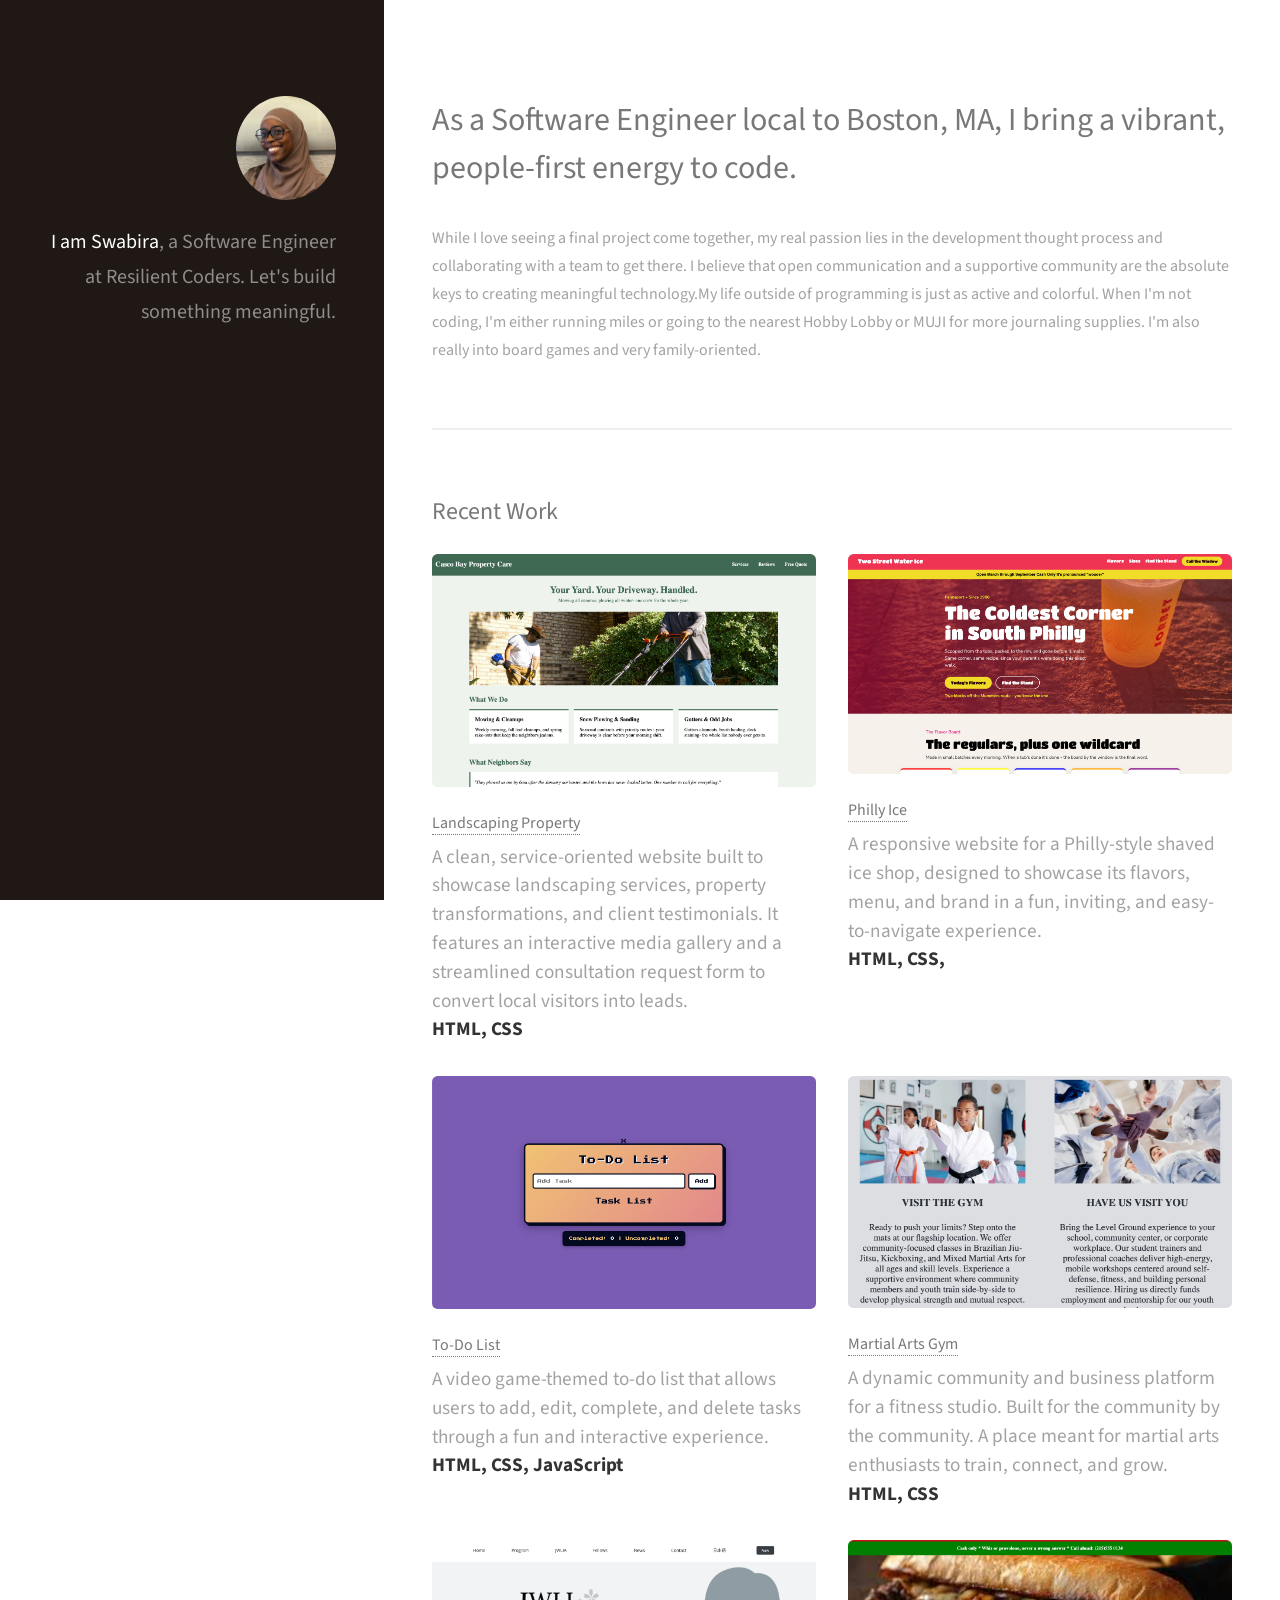
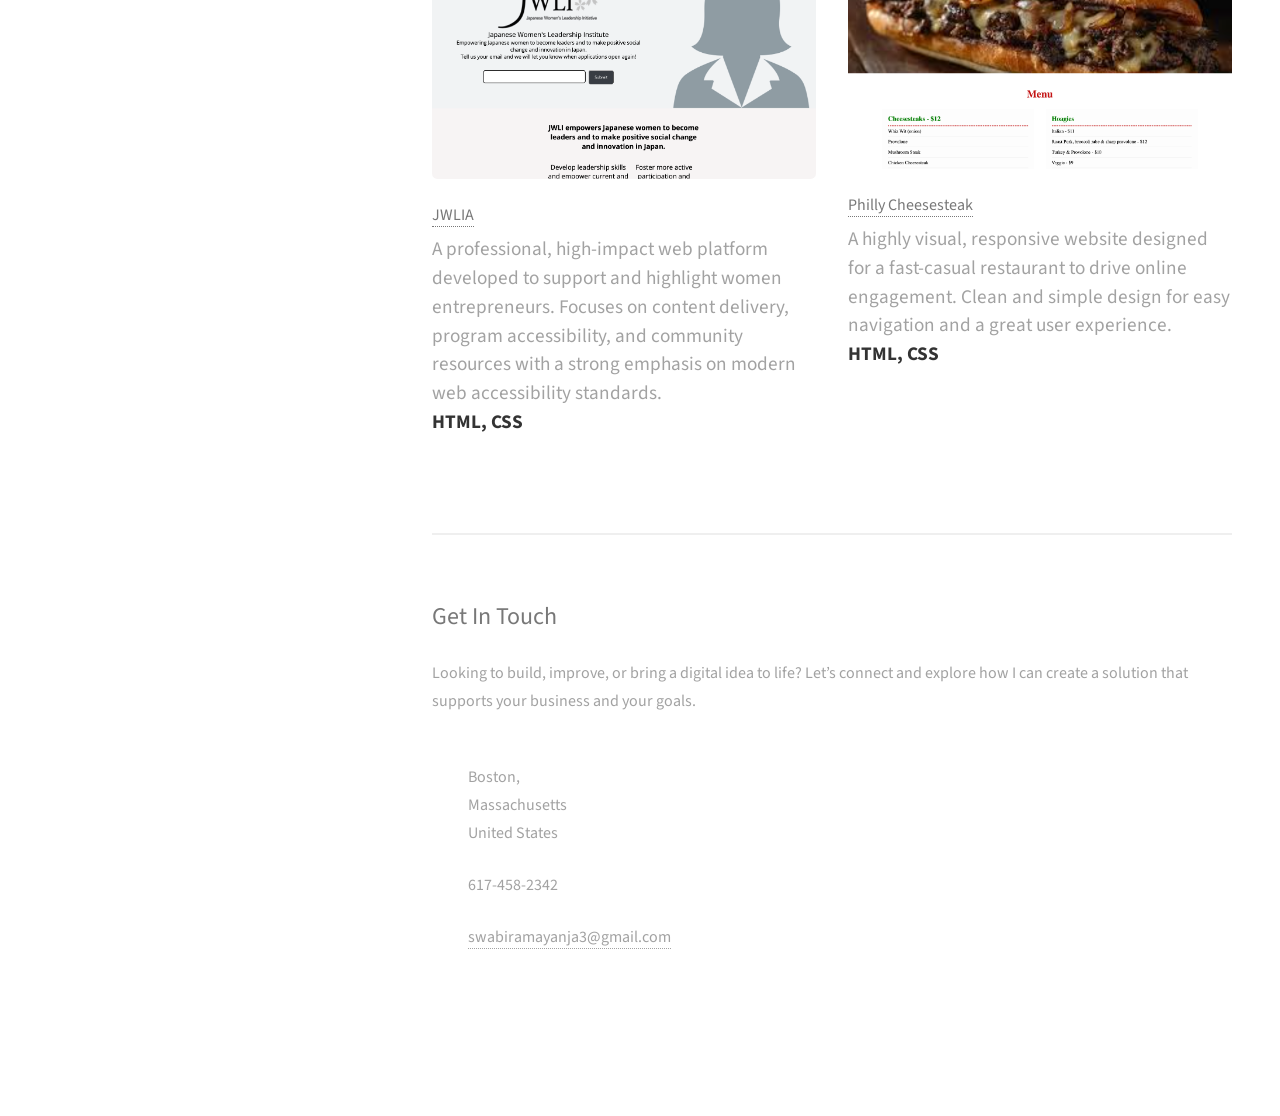
==== commit 5c50406e: "added new projects and edited links" ====
--- a/index.html
+++ b/index.html
@@ -39,9 +39,9 @@
 				as active and colorful. When I'm not coding, I'm either running miles or going to the nearest Hobby
 				Lobby or MUJI for more journaling supplies. I'm also really into board games and very family-oriented.
 			</p>
-			<ul class="actions">
+			<!-- <ul class="actions">
 				<li><a href="#" class="button">Learn More</a></li>
-			</ul>
+			</ul> -->
 		</section>
 
 		<!-- Two -->
@@ -51,24 +51,28 @@
 				<article class="col-6 col-12-xsmall work-item">
 					<a href="images/fulls/f01.png" class="image fit thumb"><img src="images/thumbs/main01.png"
 							alt="" /></a>
-					<h3>Landscaping Property </h3>
+					<h3><a href="https://maine-property.netlify.app/">Landscaping Property</a></h3>
 					<p>A clean, service-oriented website built to showcase landscaping services, property
 						transformations, and client testimonials. It features an interactive media gallery and a
 						streamlined consultation request form to convert local visitors into leads.</p>
 					<p class="languages">HTML, CSS</p>
 				</article>
 				<article class="col-6 col-12-xsmall work-item">
-					<a href="images/fulls/f02.png" class="image fit thumb"><img src="images/thumbs/p02.png"
-							alt="" /></a>
-					<h3>Philly Cheesesteak</h3>
-					<p>A highly visual, responsive website designed for a fast-casual restaurant to drive online
-						engagement. Clean and simple design for easy navigation and a great user experience.</p>
-					<p class="languages">HTML, CSS</p>
+					<a href="images/fulls/f05.png" class="image fit thumb"><img src="images/thumbs/t05.png" alt="" /></a>
+					<h3><a href="https://phillywaterice.netlify.app/">Philly Ice</a></h3>
+					<p>A responsive website for a Philly-style shaved ice shop, designed to showcase its flavors, menu, and brand in a fun, inviting, and easy-to-navigate experience.</p>
+					<p class="languages">HTML, CSS,</p>
 				</article>
 				<article class="col-6 col-12-xsmall work-item">
-					<a href="images/fulls/f03.png" class="image fit thumb"><img src="images/thumbs/p03.png"
+					<a href="images/fulls/f06.png" class="image fit thumb"><img src="images/thumbs/t06.png" alt="" /></a>
+					<h3><a href="https://smlisttracker.netlify.app/">To-Do List</a></h3>
+					<p>A video game-themed to-do list that allows users to add, edit, complete, and delete tasks through a fun and interactive experience.</p>
+					<p class="languages">HTML, CSS, JavaScript</p>
+				</article>
+				<article class="col-6 col-12-xsmall work-item">
+					<a href="images/thumbs/p03.png" class="image fit thumb"><img src="images/thumbs/p03.png"
 							alt="" /></a>
-					<h3>Martial Arts Gym </h3>
+					<h3><a href="https://level-groundsmb.netlify.app/">Martial Arts Gym</a></h3>
 					<p>A dynamic community and business platform for a fitness studio. Built for the community by the
 						community. A place meant for martial arts enthusiasts to train, connect, and grow. </p>
 					<p class="languages">HTML, CSS</p>
@@ -76,34 +80,32 @@
 				<article class="col-6 col-12-xsmall work-item">
 					<a href="images/fulls/f04.png" class="image fit thumb"><img src="images/thumbs/japan04.png"
 							alt="" /></a>
-					<h3>JWLIA</h3>
+					<h3><a href="https://jwliasmb.netlify.app/">JWLIA</a></h3>
 					<p>A professional, high-impact web platform developed to support and highlight women entrepreneurs.
 						Focuses on content delivery, program accessibility, and community resources with a strong
 						emphasis on modern web accessibility standards.</p>
 					<p class="languages">HTML, CSS</p>
 				</article>
-				<!-- <article class="col-6 col-12-xsmall work-item">
-								<a href="images/fulls/05.jpg" class="image fit thumb"><img src="images/thumbs/05.jpg" alt="" /></a>
-								<h3>Nunc enim commodo aliquet</h3>
-								<p>Lorem ipsum dolor sit amet nisl sed nullam feugiat.</p>
-							</article>
-							<article class="col-6 col-12-xsmall work-item">
-								<a href="images/fulls/06.jpg" class="image fit thumb"><img src="images/thumbs/06.jpg" alt="" /></a>
-								<h3>Risus ornare lacinia</h3>
-								<p>Lorem ipsum dolor sit amet nisl sed nullam feugiat.</p>
-							</article> -->
+				<article class="col-6 col-12-xsmall work-item">
+					<a href="images/fulls/f02.png" class="image fit thumb"><img src="images/thumbs/p02.png"
+							alt="" /></a>
+					<h3><a href="https://philly-cheese.netlify.app/">Philly Cheesesteak</a></h3>
+					<p>A highly visual, responsive website designed for a fast-casual restaurant to drive online
+						engagement. Clean and simple design for easy navigation and a great user experience.</p>
+					<p class="languages">HTML, CSS</p>
+				</article>
 			</div>
-			<ul class="actions">
+			<!-- <ul class="actions">
 				<li><a href="#" class="button">Full Portfolio</a></li>
-			</ul>
+			</ul> -->
 		</section>
 
-		<!-- Three
-					<section id="three">
-						<h2>Get In Touch</h2>
-						<p>Accumsan pellentesque commodo blandit enim arcu non at amet id arcu magna. Accumsan orci faucibus id eu lorem semper nunc nisi lorem vulputate lorem neque lorem ipsum dolor.</p>
-						<div class="row">
-							<div class="col-8 col-12-small">
+		<!-- Three -->
+		<section id="three">
+			<h2>Get In Touch</h2>
+			<p>Looking to build, improve, or bring a digital idea to life? Let’s connect and explore how I can create a solution that supports your business and your goals.</p>
+			<div class="row">
+				<!-- <div class="col-8 col-12-small">
 								<form method="post" action="#">
 									<div class="row gtr-uniform gtr-50">
 										<div class="col-6 col-12-xsmall"><input type="text" name="name" id="name" placeholder="Name" /></div>
@@ -114,27 +116,27 @@
 								<ul class="actions">
 									<li><input type="submit" value="Send Message" /></li>
 								</ul>
-							</div>
-							<div class="col-4 col-12-small">
-								<ul class="labeled-icons">
-									<li>
-										<h3 class="icon solid fa-home"><span class="label">Address</span></h3>
-										1234 Somewhere Rd.<br />
-										Nashville, TN 00000<br />
-										United States
-									</li>
-									<li>
-										<h3 class="icon solid fa-mobile-alt"><span class="label">Phone</span></h3>
-										000-000-0000
-									</li>
-									<li>
-										<h3 class="icon solid fa-envelope"><span class="label">Email</span></h3>
-										<a href="#">hello@untitled.tld</a>
-									</li>
-								</ul>
-							</div>
-						</div>
-					</section> -->
+							</div> -->
+				<div class="col-4 col-12-small">
+					<ul class="labeled-icons">
+						<li>
+							<h3 class="icon solid fa-home"><span class="label">Address</span></h3>
+							Boston,<br />
+							Massachusetts<br />
+							United States
+						</li>
+						<li>
+							<h3 class="icon solid fa-mobile-alt"><span class="label">Phone</span></h3>
+							617-458-2342
+						</li>
+						<li>
+							<h3 class="icon solid fa-envelope"><span class="label">Email</span></h3>
+							<a href="mailto:swabiramayanja3@gmail.com">swabiramayanja3@gmail.com</a>
+						</li>
+					</ul>
+				</div>
+			</div>
+		</section>
 
 		<!-- Four -->
 		<!--
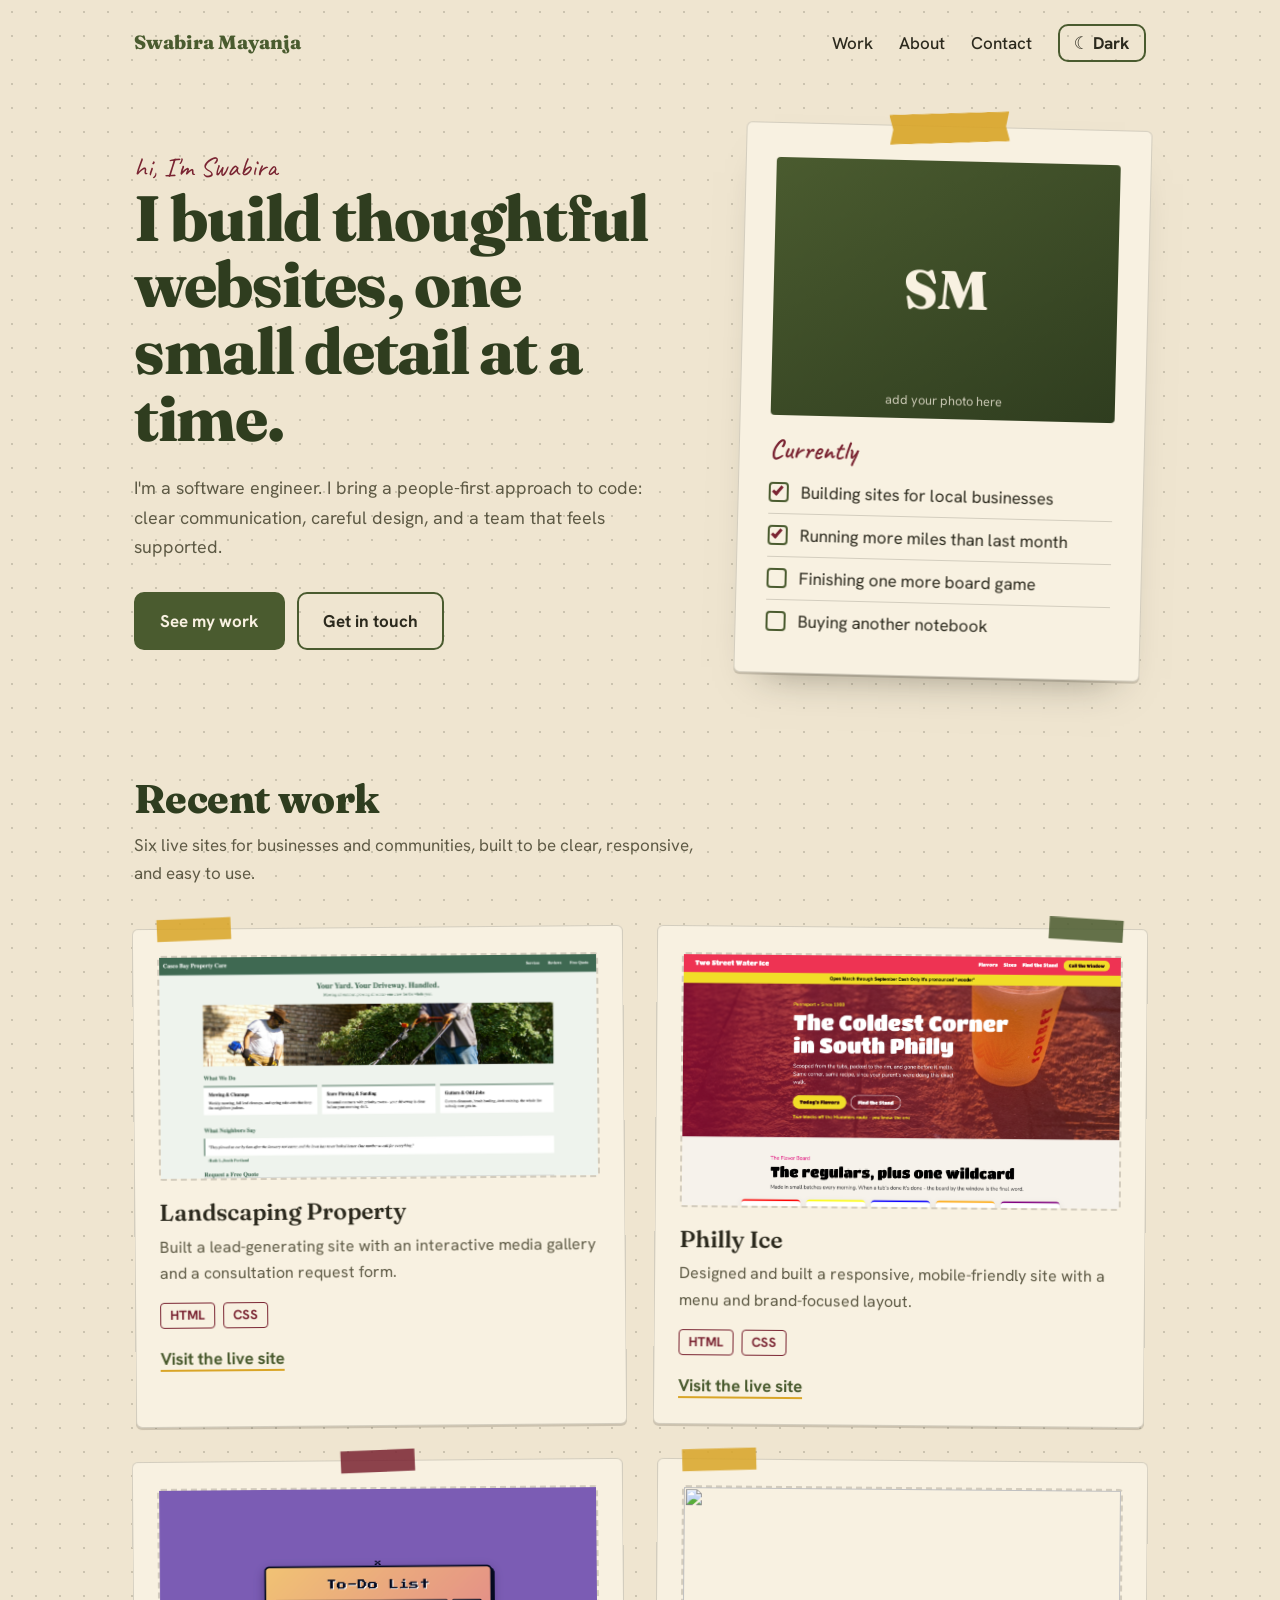
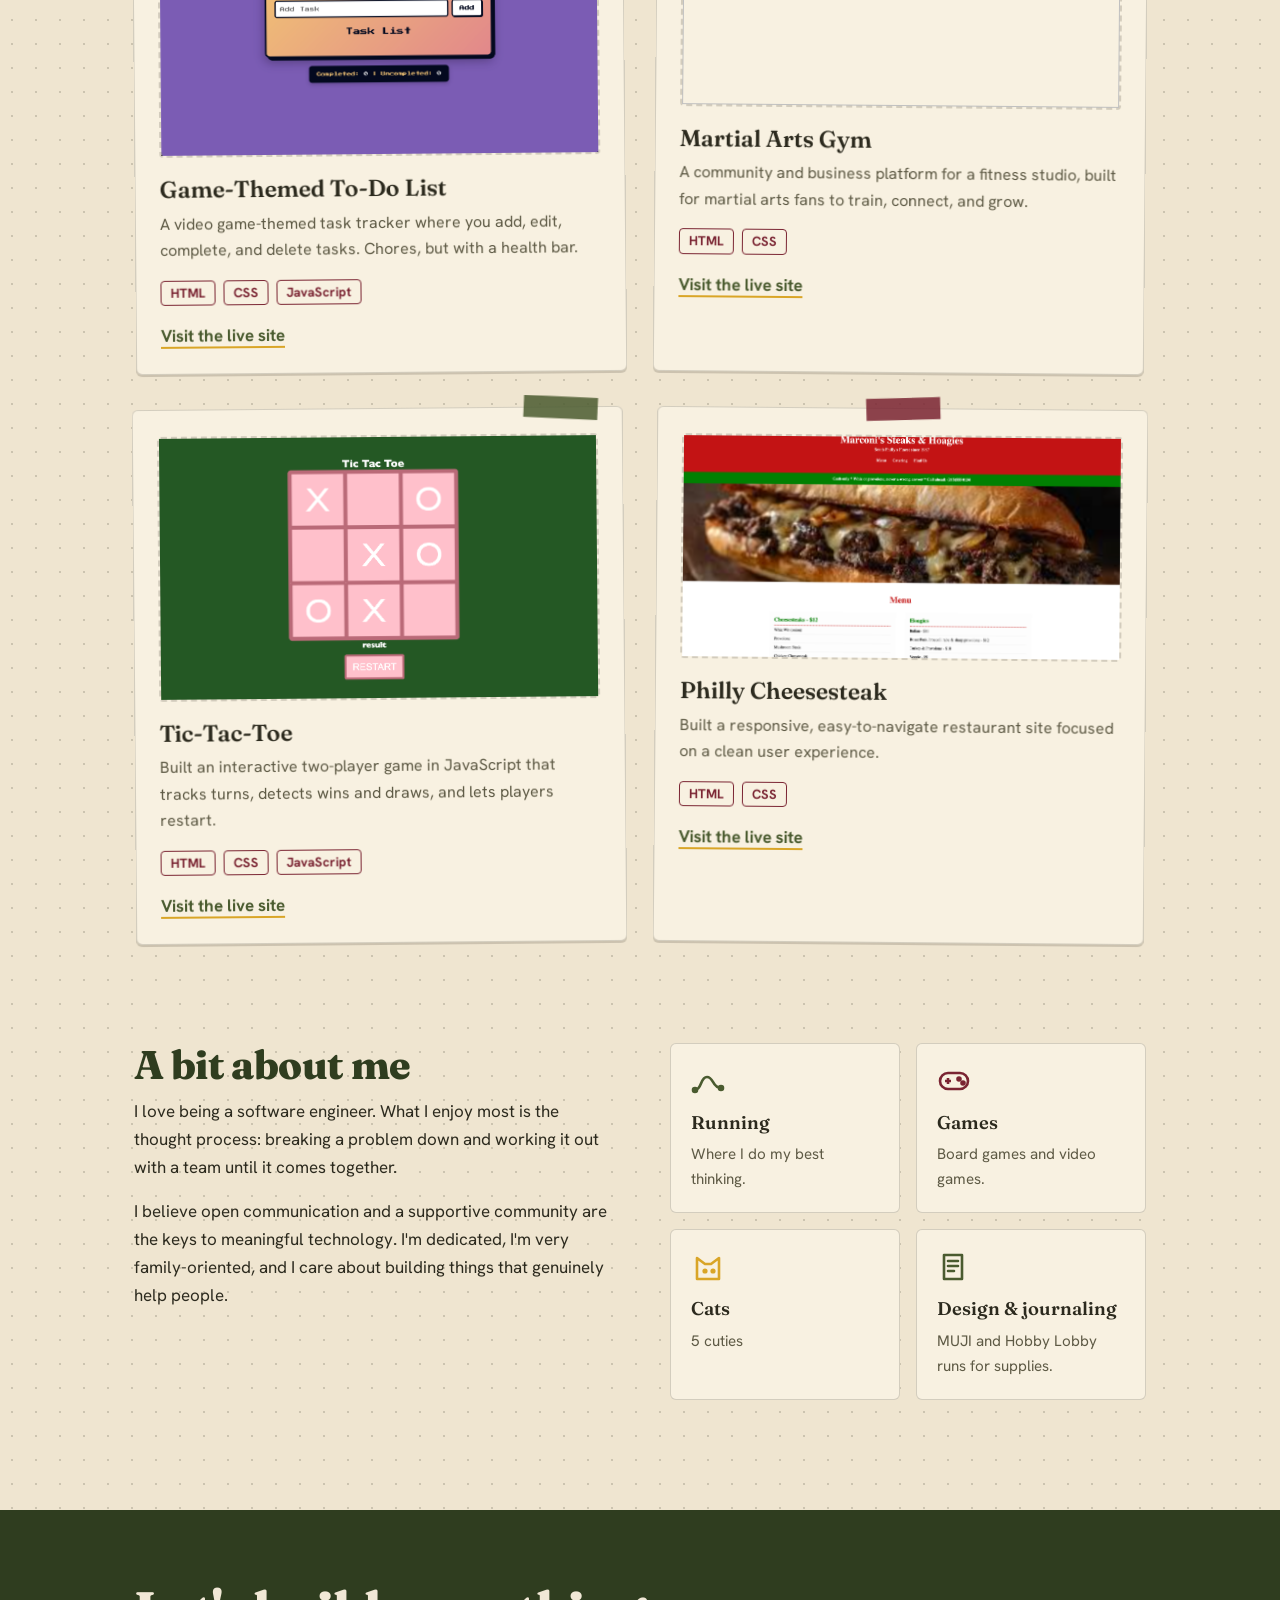
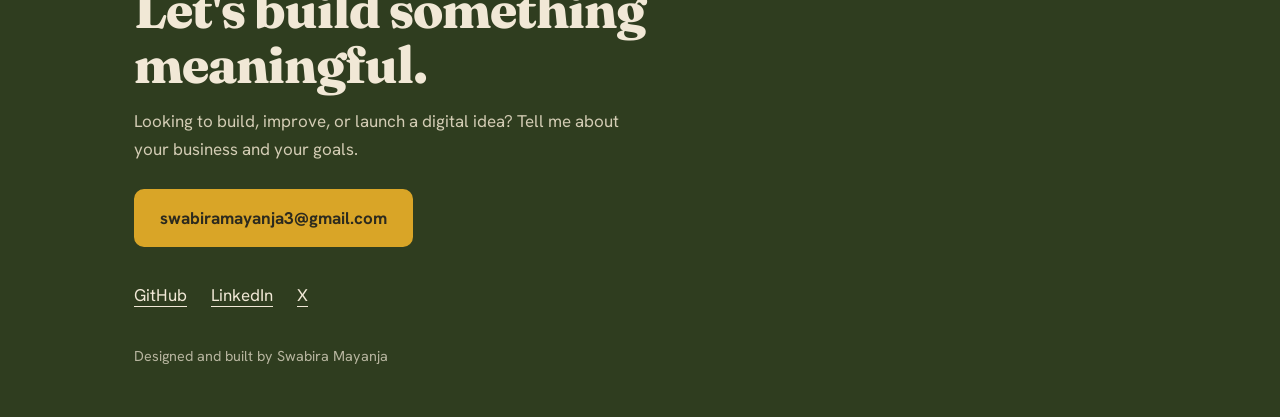
==== commit 7a79984a: "portfolio edit" ====
--- a/index.html
+++ b/index.html
@@ -1,506 +1,210 @@
-<!DOCTYPE HTML>
-<!--
-	Strata by HTML5 UP
-	html5up.net | @ajlkn
-	Free for personal and commercial use under the CCA 3.0 license (html5up.net/license)
--->
-<html>
-
-<head>
-	<title>Strata by HTML5 UP</title>
-	<meta charset="utf-8" />
-	<meta name="viewport" content="width=device-width, initial-scale=1, user-scalable=no" />
-	<link rel="stylesheet" href="assets/css/main.css" />
-</head>
-
-<body class="is-preload">
-
-	<!-- Header -->
-	<header id="header">
-		<div class="inner">
-			<a href="#" class="image avatar"><img src="images/mayanja.png" alt="swabira" /></a>
-			<h1><strong>I am Swabira</strong>,<br />
-				a Software Engineer at Resilient Coders.<br />
-				Let's build something meaningful.</h1>
-		</div>
-	</header>
-	<!-- Hi, I am Swabira Mayanja, a Software Engineer at Resilient Coders. Dedicated to impactful coding and mastering the art of CSS. Let's build something meaningful. -->
-	<!-- Main -->
-	<div id="main">
-
-		<!-- One -->
-		<section id="one">
-			<header class="major">
-				<h2>As a Software Engineer local to Boston, MA, I bring a vibrant, people-first energy to code. </h2>
-			</header>
-			<p>While I love seeing a final project come together, my real passion lies in the development thought
-				process and collaborating with a team to get there. I believe that open communication and a supportive
-				community are the absolute keys to creating meaningful technology.My life outside of programming is just
-				as active and colorful. When I'm not coding, I'm either running miles or going to the nearest Hobby
-				Lobby or MUJI for more journaling supplies. I'm also really into board games and very family-oriented.
-			</p>
-			<!-- <ul class="actions">
-				<li><a href="#" class="button">Learn More</a></li>
-			</ul> -->
-		</section>
-
-		<!-- Two -->
-		<section id="two">
-			<h2>Recent Work</h2>
-			<div class="row">
-				<article class="col-6 col-12-xsmall work-item">
-					<a href="images/fulls/f01.png" class="image fit thumb"><img src="images/thumbs/main01.png"
-							alt="" /></a>
-					<h3><a href="https://maine-property.netlify.app/">Landscaping Property</a></h3>
-					<p>A clean, service-oriented website built to showcase landscaping services, property
-						transformations, and client testimonials. It features an interactive media gallery and a
-						streamlined consultation request form to convert local visitors into leads.</p>
-					<p class="languages">HTML, CSS</p>
-				</article>
-				<article class="col-6 col-12-xsmall work-item">
-					<a href="images/fulls/f05.png" class="image fit thumb"><img src="images/thumbs/t05.png" alt="" /></a>
-					<h3><a href="https://phillywaterice.netlify.app/">Philly Ice</a></h3>
-					<p>A responsive website for a Philly-style shaved ice shop, designed to showcase its flavors, menu, and brand in a fun, inviting, and easy-to-navigate experience.</p>
-					<p class="languages">HTML, CSS,</p>
-				</article>
-				<article class="col-6 col-12-xsmall work-item">
-					<a href="images/fulls/f06.png" class="image fit thumb"><img src="images/thumbs/t06.png" alt="" /></a>
-					<h3><a href="https://smlisttracker.netlify.app/">To-Do List</a></h3>
-					<p>A video game-themed to-do list that allows users to add, edit, complete, and delete tasks through a fun and interactive experience.</p>
-					<p class="languages">HTML, CSS, JavaScript</p>
-				</article>
-				<article class="col-6 col-12-xsmall work-item">
-					<a href="images/thumbs/p03.png" class="image fit thumb"><img src="images/thumbs/p03.png"
-							alt="" /></a>
-					<h3><a href="https://level-groundsmb.netlify.app/">Martial Arts Gym</a></h3>
-					<p>A dynamic community and business platform for a fitness studio. Built for the community by the
-						community. A place meant for martial arts enthusiasts to train, connect, and grow. </p>
-					<p class="languages">HTML, CSS</p>
-				</article>
-				<article class="col-6 col-12-xsmall work-item">
-					<a href="images/fulls/f04.png" class="image fit thumb"><img src="images/thumbs/japan04.png"
-							alt="" /></a>
-					<h3><a href="https://jwliasmb.netlify.app/">JWLIA</a></h3>
-					<p>A professional, high-impact web platform developed to support and highlight women entrepreneurs.
-						Focuses on content delivery, program accessibility, and community resources with a strong
-						emphasis on modern web accessibility standards.</p>
-					<p class="languages">HTML, CSS</p>
-				</article>
-				<article class="col-6 col-12-xsmall work-item">
-					<a href="images/fulls/f02.png" class="image fit thumb"><img src="images/thumbs/p02.png"
-							alt="" /></a>
-					<h3><a href="https://philly-cheese.netlify.app/">Philly Cheesesteak</a></h3>
-					<p>A highly visual, responsive website designed for a fast-casual restaurant to drive online
-						engagement. Clean and simple design for easy navigation and a great user experience.</p>
-					<p class="languages">HTML, CSS</p>
-				</article>
-			</div>
-			<!-- <ul class="actions">
-				<li><a href="#" class="button">Full Portfolio</a></li>
-			</ul> -->
-		</section>
-
-		<!-- Three -->
-		<section id="three">
-			<h2>Get In Touch</h2>
-			<p>Looking to build, improve, or bring a digital idea to life? Let’s connect and explore how I can create a solution that supports your business and your goals.</p>
-			<div class="row">
-				<!-- <div class="col-8 col-12-small">
-								<form method="post" action="#">
-									<div class="row gtr-uniform gtr-50">
-										<div class="col-6 col-12-xsmall"><input type="text" name="name" id="name" placeholder="Name" /></div>
-										<div class="col-6 col-12-xsmall"><input type="email" name="email" id="email" placeholder="Email" /></div>
-										<div class="col-12"><textarea name="message" id="message" placeholder="Message" rows="4"></textarea></div>
-									</div>
-								</form>
-								<ul class="actions">
-									<li><input type="submit" value="Send Message" /></li>
-								</ul>
-							</div> -->
-				<div class="col-4 col-12-small">
-					<ul class="labeled-icons">
-						<li>
-							<h3 class="icon solid fa-home"><span class="label">Address</span></h3>
-							Boston,<br />
-							Massachusetts<br />
-							United States
-						</li>
-						<li>
-							<h3 class="icon solid fa-mobile-alt"><span class="label">Phone</span></h3>
-							617-458-2342
-						</li>
-						<li>
-							<h3 class="icon solid fa-envelope"><span class="label">Email</span></h3>
-							<a href="mailto:swabiramayanja3@gmail.com">swabiramayanja3@gmail.com</a>
-						</li>
-					</ul>
-				</div>
-			</div>
-		</section>
-
-		<!-- Four -->
-		<!--
-					<section id="four">
-						<h2>Elements</h2>
-
-						<section>
-							<h4>Text</h4>
-							<p>This is <b>bold</b> and this is <strong>strong</strong>. This is <i>italic</i> and this is <em>emphasized</em>.
-							This is <sup>superscript</sup> text and this is <sub>subscript</sub> text.
-							This is <u>underlined</u> and this is code: <code>for (;;) { ... }</code>. Finally, <a href="#">this is a link</a>.</p>
-							<hr />
-							<header>
-								<h4>Heading with a Subtitle</h4>
-								<p>Lorem ipsum dolor sit amet nullam id egestas urna aliquam</p>
-							</header>
-							<p>Nunc lacinia ante nunc ac lobortis. Interdum adipiscing gravida odio porttitor sem non mi integer non faucibus ornare mi ut ante amet placerat aliquet. Volutpat eu sed ante lacinia sapien lorem accumsan varius montes viverra nibh in adipiscing blandit tempus accumsan.</p>
-							<header>
-								<h5>Heading with a Subtitle</h5>
-								<p>Lorem ipsum dolor sit amet nullam id egestas urna aliquam</p>
-							</header>
-							<p>Nunc lacinia ante nunc ac lobortis. Interdum adipiscing gravida odio porttitor sem non mi integer non faucibus ornare mi ut ante amet placerat aliquet. Volutpat eu sed ante lacinia sapien lorem accumsan varius montes viverra nibh in adipiscing blandit tempus accumsan.</p>
-							<hr />
-							<h2>Heading Level 2</h2>
-							<h3>Heading Level 3</h3>
-							<h4>Heading Level 4</h4>
-							<h5>Heading Level 5</h5>
-							<h6>Heading Level 6</h6>
-							<hr />
-							<h5>Blockquote</h5>
-							<blockquote>Fringilla nisl. Donec accumsan interdum nisi, quis tincidunt felis sagittis eget tempus euismod. Vestibulum ante ipsum primis in faucibus vestibulum. Blandit adipiscing eu felis iaculis volutpat ac adipiscing accumsan faucibus. Vestibulum ante ipsum primis in faucibus lorem ipsum dolor sit amet nullam adipiscing eu felis.</blockquote>
-							<h5>Preformatted</h5>
-							<pre><code>i = 0;
-
-while (!deck.isInOrder()) {
-print 'Iteration ' + i;
-deck.shuffle();
-i++;
-}
-
-print 'It took ' + i + ' iterations to sort the deck.';</code></pre>
-						</section>
-
-						<section>
-							<h4>Lists</h4>
-							<div class="row">
-								<div class="col-6 col-12-xsmall">
-									<h5>Unordered</h5>
-									<ul>
-										<li>Dolor pulvinar etiam magna etiam.</li>
-										<li>Sagittis adipiscing lorem eleifend.</li>
-										<li>Felis enim feugiat dolore viverra.</li>
-									</ul>
-									<h5>Alternate</h5>
-									<ul class="alt">
-										<li>Dolor pulvinar etiam magna etiam.</li>
-										<li>Sagittis adipiscing lorem eleifend.</li>
-										<li>Felis enim feugiat dolore viverra.</li>
-									</ul>
-								</div>
-								<div class="col-6 col-12-xsmall">
-									<h5>Ordered</h5>
-									<ol>
-										<li>Dolor pulvinar etiam magna etiam.</li>
-										<li>Etiam vel felis at lorem sed viverra.</li>
-										<li>Felis enim feugiat dolore viverra.</li>
-										<li>Dolor pulvinar etiam magna etiam.</li>
-										<li>Etiam vel felis at lorem sed viverra.</li>
-										<li>Felis enim feugiat dolore viverra.</li>
-									</ol>
-									<h5>Icons</h5>
-									<ul class="icons">
-										<li><a href="#" class="icon brands fa-twitter"><span class="label">Twitter</span></a></li>
-										<li><a href="#" class="icon brands fa-facebook-f"><span class="label">Facebook</span></a></li>
-										<li><a href="#" class="icon brands fa-instagram"><span class="label">Instagram</span></a></li>
-										<li><a href="#" class="icon brands fa-github"><span class="label">Github</span></a></li>
-										<li><a href="#" class="icon brands fa-dribbble"><span class="label">Dribbble</span></a></li>
-										<li><a href="#" class="icon brands fa-tumblr"><span class="label">Tumblr</span></a></li>
-									</ul>
-								</div>
-							</div>
-							<h5>Actions</h5>
-							<ul class="actions">
-								<li><a href="#" class="button primary">Default</a></li>
-								<li><a href="#" class="button">Default</a></li>
-							</ul>
-							<ul class="actions small">
-								<li><a href="#" class="button primary small">Small</a></li>
-								<li><a href="#" class="button small">Small</a></li>
-							</ul>
-							<div class="row">
-								<div class="col-6 col-12-small">
-									<ul class="actions stacked">
-										<li><a href="#" class="button primary">Default</a></li>
-										<li><a href="#" class="button">Default</a></li>
-									</ul>
-								</div>
-								<div class="col-6 col-12-small">
-									<ul class="actions stacked">
-										<li><a href="#" class="button primary small">Small</a></li>
-										<li><a href="#" class="button small">Small</a></li>
-									</ul>
-								</div>
-								<div class="col-6 col-12-small">
-									<ul class="actions stacked">
-										<li><a href="#" class="button primary fit">Default</a></li>
-										<li><a href="#" class="button fit">Default</a></li>
-									</ul>
-								</div>
-								<div class="col-6 col-12-small">
-									<ul class="actions stacked">
-										<li><a href="#" class="button primary small fit">Small</a></li>
-										<li><a href="#" class="button small fit">Small</a></li>
-									</ul>
-								</div>
-							</div>
-						</section>
-
-						<section>
-							<h4>Table</h4>
-							<h5>Default</h5>
-							<div class="table-wrapper">
-								<table>
-									<thead>
-										<tr>
-											<th>Name</th>
-											<th>Description</th>
-											<th>Price</th>
-										</tr>
-									</thead>
-									<tbody>
-										<tr>
-											<td>Item One</td>
-											<td>Ante turpis integer aliquet porttitor.</td>
-											<td>29.99</td>
-										</tr>
-										<tr>
-											<td>Item Two</td>
-											<td>Vis ac commodo adipiscing arcu aliquet.</td>
-											<td>19.99</td>
-										</tr>
-										<tr>
-											<td>Item Three</td>
-											<td> Morbi faucibus arcu accumsan lorem.</td>
-											<td>29.99</td>
-										</tr>
-										<tr>
-											<td>Item Four</td>
-											<td>Vitae integer tempus condimentum.</td>
-											<td>19.99</td>
-										</tr>
-										<tr>
-											<td>Item Five</td>
-											<td>Ante turpis integer aliquet porttitor.</td>
-											<td>29.99</td>
-										</tr>
-									</tbody>
-									<tfoot>
-										<tr>
-											<td colspan="2"></td>
-											<td>100.00</td>
-										</tr>
-									</tfoot>
-								</table>
-							</div>
-
-							<h5>Alternate</h5>
-							<div class="table-wrapper">
-								<table class="alt">
-									<thead>
-										<tr>
-											<th>Name</th>
-											<th>Description</th>
-											<th>Price</th>
-										</tr>
-									</thead>
-									<tbody>
-										<tr>
-											<td>Item One</td>
-											<td>Ante turpis integer aliquet porttitor.</td>
-											<td>29.99</td>
-										</tr>
-										<tr>
-											<td>Item Two</td>
-											<td>Vis ac commodo adipiscing arcu aliquet.</td>
-											<td>19.99</td>
-										</tr>
-										<tr>
-											<td>Item Three</td>
-											<td> Morbi faucibus arcu accumsan lorem.</td>
-											<td>29.99</td>
-										</tr>
-										<tr>
-											<td>Item Four</td>
-											<td>Vitae integer tempus condimentum.</td>
-											<td>19.99</td>
-										</tr>
-										<tr>
-											<td>Item Five</td>
-											<td>Ante turpis integer aliquet porttitor.</td>
-											<td>29.99</td>
-										</tr>
-									</tbody>
-									<tfoot>
-										<tr>
-											<td colspan="2"></td>
-											<td>100.00</td>
-										</tr>
-									</tfoot>
-								</table>
-							</div>
-						</section>
-
-						<section>
-							<h4>Buttons</h4>
-							<ul class="actions">
-								<li><a href="#" class="button primary">Primary</a></li>
-								<li><a href="#" class="button">Default</a></li>
-							</ul>
-							<ul class="actions">
-								<li><a href="#" class="button large">Large</a></li>
-								<li><a href="#" class="button">Default</a></li>
-								<li><a href="#" class="button small">Small</a></li>
-							</ul>
-							<ul class="actions fit">
-								<li><a href="#" class="button primary fit">Fit</a></li>
-								<li><a href="#" class="button fit">Fit</a></li>
-							</ul>
-							<ul class="actions fit small">
-								<li><a href="#" class="button primary fit small">Fit + Small</a></li>
-								<li><a href="#" class="button fit small">Fit + Small</a></li>
-							</ul>
-							<ul class="actions">
-								<li><a href="#" class="button primary icon solid fa-download">Icon</a></li>
-								<li><a href="#" class="button icon solid fa-download">Icon</a></li>
-							</ul>
-							<ul class="actions">
-								<li><span class="button primary disabled">Primary</span></li>
-								<li><span class="button disabled">Default</span></li>
-							</ul>
-						</section>
-
-						<section>
-							<h4>Form</h4>
-							<form method="post" action="#">
-								<div class="row gtr-uniform gtr-50">
-									<div class="col-6 col-12-xsmall">
-										<input type="text" name="demo-name" id="demo-name" value="" placeholder="Name" />
-									</div>
-									<div class="col-6 col-12-xsmall">
-										<input type="email" name="demo-email" id="demo-email" value="" placeholder="Email" />
-									</div>
-									<div class="col-12">
-										<select name="demo-category" id="demo-category">
-											<option value="">- Category -</option>
-											<option value="1">Manufacturing</option>
-											<option value="1">Shipping</option>
-											<option value="1">Administration</option>
-											<option value="1">Human Resources</option>
-										</select>
-									</div>
-									<div class="col-4 col-12-small">
-										<input type="radio" id="demo-priority-low" name="demo-priority" checked>
-										<label for="demo-priority-low">Low Priority</label>
-									</div>
-									<div class="col-4 col-12-small">
-										<input type="radio" id="demo-priority-normal" name="demo-priority">
-										<label for="demo-priority-normal">Normal Priority</label>
-									</div>
-									<div class="col-4 col-12-small">
-										<input type="radio" id="demo-priority-high" name="demo-priority">
-										<label for="demo-priority-high">High Priority</label>
-									</div>
-									<div class="col-6 col-12-small">
-										<input type="checkbox" id="demo-copy" name="demo-copy">
-										<label for="demo-copy">Email me a copy of this message</label>
-									</div>
-									<div class="col-6 col-12-small">
-										<input type="checkbox" id="demo-human" name="demo-human" checked>
-										<label for="demo-human">I am a human and not a robot</label>
-									</div>
-									<div class="col-12">
-										<textarea name="demo-message" id="demo-message" placeholder="Enter your message" rows="6"></textarea>
-									</div>
-									<div class="col-12">
-										<ul class="actions">
-											<li><input type="submit" value="Send Message" class="primary" /></li>
-											<li><input type="reset" value="Reset" /></li>
-										</ul>
-									</div>
-								</div>
-							</form>
-						</section>
-
-						<section>
-							<h4>Image</h4>
-							<h5>Fit</h5>
-							<div class="box alt">
-								<div class="row gtr-50 gtr-uniform">
-									<div class="col-12"><span class="image fit"><img src="images/fulls/05.jpg" alt="" /></span></div>
-									<div class="col-4"><span class="image fit"><img src="images/thumbs/01.jpg" alt="" /></span></div>
-									<div class="col-4"><span class="image fit"><img src="images/thumbs/02.jpg" alt="" /></span></div>
-									<div class="col-4"><span class="image fit"><img src="images/thumbs/03.jpg" alt="" /></span></div>
-									<div class="col-4"><span class="image fit"><img src="images/thumbs/04.jpg" alt="" /></span></div>
-									<div class="col-4"><span class="image fit"><img src="images/thumbs/05.jpg" alt="" /></span></div>
-									<div class="col-4"><span class="image fit"><img src="images/thumbs/06.jpg" alt="" /></span></div>
-									<div class="col-4"><span class="image fit"><img src="images/thumbs/03.jpg" alt="" /></span></div>
-									<div class="col-4"><span class="image fit"><img src="images/thumbs/02.jpg" alt="" /></span></div>
-									<div class="col-4"><span class="image fit"><img src="images/thumbs/01.jpg" alt="" /></span></div>
-								</div>
-							</div>
-							<h5>Left &amp; Right</h5>
-							<p><span class="image left"><img src="images/avatar.jpg" alt="" /></span>Fringilla nisl. Donec accumsan interdum nisi, quis tincidunt felis sagittis eget. tempus euismod. Vestibulum ante ipsum primis in faucibus vestibulum. Blandit adipiscing eu felis iaculis volutpat ac adipiscing accumsan eu faucibus. Integer ac pellentesque praesent tincidunt felis sagittis eget. tempus euismod. Vestibulum ante ipsum primis in faucibus vestibulum. Blandit adipiscing eu felis iaculis volutpat ac adipiscing accumsan eu faucibus. Integer ac pellentesque praesent. Donec accumsan interdum nisi, quis tincidunt felis sagittis eget. tempus euismod. Vestibulum ante ipsum primis in faucibus vestibulum. Blandit adipiscing eu felis iaculis volutpat ac adipiscing accumsan eu faucibus. Integer ac pellentesque praesent tincidunt felis sagittis eget. tempus euismod. Vestibulum ante ipsum primis in faucibus vestibulum. Blandit adipiscing eu felis iaculis volutpat ac adipiscing accumsan eu faucibus. Integer ac pellentesque praesent.</p>
-							<p><span class="image right"><img src="images/avatar.jpg" alt="" /></span>Fringilla nisl. Donec accumsan interdum nisi, quis tincidunt felis sagittis eget. tempus euismod. Vestibulum ante ipsum primis in faucibus vestibulum. Blandit adipiscing eu felis iaculis volutpat ac adipiscing accumsan eu faucibus. Integer ac pellentesque praesent tincidunt felis sagittis eget. tempus euismod. Vestibulum ante ipsum primis in faucibus vestibulum. Blandit adipiscing eu felis iaculis volutpat ac adipiscing accumsan eu faucibus. Integer ac pellentesque praesent. Donec accumsan interdum nisi, quis tincidunt felis sagittis eget. tempus euismod. Vestibulum ante ipsum primis in faucibus vestibulum. Blandit adipiscing eu felis iaculis volutpat ac adipiscing accumsan eu faucibus. Integer ac pellentesque praesent tincidunt felis sagittis eget. tempus euismod. Vestibulum ante ipsum primis in faucibus vestibulum. Blandit adipiscing eu felis iaculis volutpat ac adipiscing accumsan eu faucibus. Integer ac pellentesque praesent.</p>
-						</section>
-
-					</section>
-				-->
-
-	</div>
-
-	<!-- Footer -->
-	<footer id="footer">
-		<div class="inner">
-			<ul class="icons">
-				<li>
-					<a href="https://x.com/swabira_" class="icon brands fa-twitter">
-						<span class="label">Twitter</span>
-					</a>
-				</li>
-
-				<li>
-					<a href="https://github.com/smayanja3" class="icon brands fa-github">
-						<span class="label">Github</span>
-					</a>
-				</li>
-
-				<li>
-					<a href="https://www.linkedin.com/in/swabira-mayanja" class="icon brands fa-linkedin">
-						<span class="label">LinkedIn</span>
-					</a>
-				</li>
-
-				<li>
-					<a href="mailto:swabiramayanja3@gmail.com" class="icon solid fa-envelope">
-						<span class="label">Email</span>
-					</a>
-				</li>
-			</ul>
-			<ul class="copyright">
-				<!-- <li>&copy; Untitled</li> -->
-				<li>Design: <a href="#">Swabira Mayanja</a></li>
-			</ul>
-		</div>
-	</footer>
-
-	<!-- Scripts -->
-	<script src="assets/js/jquery.min.js"></script>
-	<script src="assets/js/jquery.poptrox.min.js"></script>
-	<script src="assets/js/browser.min.js"></script>
-	<script src="assets/js/breakpoints.min.js"></script>
-	<script src="assets/js/util.js"></script>
-	<script src="assets/js/main.js"></script>
-
-</body>
-
+<!DOCTYPE html>
+<html lang="en">
+
+<head>
+    <meta charset="utf-8">
+    <meta name="viewport" content="width=device-width, initial-scale=1, viewport-fit=cover">
+    <title>Swabira Mayanja — Software Engineer</title>
+    <link rel="preconnect" href="https://fonts.googleapis.com">
+    <link rel="preconnect" href="https://fonts.gstatic.com" crossorigin>
+    <link
+        href="https://fonts.googleapis.com/css2?family=Fraunces:opsz,wght@9..144,400;9..144,600;9..144,800&family=Hanken+Grotesk:wght@400;500;700&family=Caveat:wght@600&display=swap"
+        rel="stylesheet">
+    <link rel="stylesheet" href="mayanja.css">
+</head>
+
+<body>
+    <div class="wrap">
+        <header>
+            <a class="logo" href="#top">Swabira Mayanja</a>
+            <nav aria-label="Main"><a href="#work">Work</a><a href="#about">About</a><a
+                    href="#contact">Contact</a><button class="theme" id="theme" type="button">&#9790; Dark</button>
+            </nav>
+        </header>
+
+        <section class="hero" id="top">
+            <div>
+                <p class="note">hi, I'm Swabira</p>
+                <h1>I build thoughtful websites, one small detail at a time.</h1>
+                <p class="lede">I'm a software engineer. I bring a people-first approach to code: clear communication,
+                    careful design, and a team that feels supported.</p>
+                <div class="btns">
+                    <a class="btn primary" href="#work">See my work</a>
+                    <a class="btn" href="#contact">Get in touch</a>
+                </div>
+            </div>
+            <aside class="page" aria-label="Currently">
+                <span class="tape" aria-hidden="true"></span>
+                <div class="photo">SM<small>add your photo here</small></div>
+                <h2>Currently</h2>
+                <ul class="now">
+                    <li><span class="box done"></span>Building sites for local businesses</li>
+                    <li><span class="box done"></span>Running more miles than last month</li>
+                    <li><span class="box"></span>Finishing one more board game</li>
+                    <li><span class="box"></span>Buying another notebook</li>
+                </ul>
+            </aside>
+        </section>
+
+        <section id="work">
+            <h2 class="sec">Recent work</h2>
+            <p class="intro">Six live sites for businesses and communities, built to be clear, responsive, and easy to
+                use.</p>
+
+            <div class="grid">
+                <article class="card">
+                    <span class="tape" aria-hidden="true"></span>
+                    <div class="shot" aria-hidden="true"><img id="pics" src="image/property.png" alt=""></div>
+                    <h3>Landscaping Property</h3>
+                    <p>Built a lead-generating site with an interactive media gallery and a consultation request form.
+                    </p>
+                    <ul class="stamps">
+                        <li>HTML</li>
+                        <li>CSS</li>
+                    </ul>
+                    <a class="visit" href="https://maine-property.netlify.app/" target="_blank" rel="noopener">Visit the
+                        live site</a>
+                </article>
+
+                <article class="card">
+                    <span class="tape" aria-hidden="true"></span>
+                    <div class="shot" aria-hidden="true"><img id="pics" src="image/icee.png" alt=""></div>
+                    <h3>Philly Ice</h3>
+                    <p>Designed and built a responsive, mobile-friendly site with a menu and brand-focused layout.</p>
+                    <ul class="stamps">
+                        <li>HTML</li>
+                        <li>CSS</li>
+                    </ul>
+                    <a class="visit" href="https://phillywaterice.netlify.app/" target="_blank" rel="noopener">Visit the
+                        live site</a>
+                </article>
+
+                <article class="card">
+                    <span class="tape" aria-hidden="true"></span>
+                    <div class="shot" aria-hidden="true"><img id="pics" src="image/todo.png" alt=""></div>
+                    <h3>Game-Themed To-Do List</h3>
+                    <p>A video game-themed task tracker where you add, edit, complete, and delete tasks. Chores, but
+                        with a health bar.</p>
+                    <ul class="stamps">
+                        <li>HTML</li>
+                        <li>CSS</li>
+                        <li>JavaScript</li>
+                    </ul>
+                    <a class="visit" href="https://smlisttracker.netlify.app/" target="_blank" rel="noopener">Visit the
+                        live site</a>
+                </article>
+
+                <article class="card">
+                    <span class="tape" aria-hidden="true"></span>
+                    <div class="shot" aria-hidden="true"><img id="pics" src="" alt=""></div>
+                    <h3>Martial Arts Gym</h3>
+                    <p>A community and business platform for a fitness studio, built for martial arts fans to train,
+                        connect, and grow.</p>
+                    <ul class="stamps">
+                        <li>HTML</li>
+                        <li>CSS</li>
+                    </ul>
+                    <a class="visit" href="https://level-groundsmb.netlify.app/" target="_blank" rel="noopener">Visit
+                        the live site</a>
+                </article>
+
+                <article class="card">
+                    <span class="tape" aria-hidden="true"></span>
+                    <div class="shot" aria-hidden="true"><img id="pics" src="image/tic.png" alt=""></div>
+                    <h3>Tic-Tac-Toe</h3>
+                    <p>Built an interactive two-player game in JavaScript that tracks turns, detects wins and draws, and
+                        lets players restart.</p>
+                    <ul class="stamps">
+                        <li>HTML</li>
+                        <li>CSS</li>
+                        <li>JavaScript</li>
+                    </ul>
+                    <a class="visit" href="YOUR-LINK-HERE" target="_blank" rel="noopener">Visit the live site</a>
+                </article>
+
+                <article class="card">
+                    <span class="tape" aria-hidden="true"></span>
+                    <div class="shot" aria-hidden="true"><img id="pics" src="image/cheese.png" alt=""></div>
+                    <h3>Philly Cheesesteak</h3>
+                    <p>Built a responsive, easy-to-navigate restaurant site focused on a clean user experience.</p>
+                    <ul class="stamps">
+                        <li>HTML</li>
+                        <li>CSS</li>
+                    </ul>
+                    <a class="visit" href="https://philly-cheese.netlify.app/" target="_blank" rel="noopener">Visit the
+                        live site</a>
+                </article>
+            </div>
+        </section>
+
+        <section class="about" id="about">
+            <div>
+                <h2 class="sec">A bit about me</h2>
+                <p>I love being a software engineer. What I enjoy most is the thought process: breaking a problem down
+                    and working it out with a team until it comes together.</p>
+                <p>I believe open communication and a supportive community are the keys to meaningful technology. I'm
+                    dedicated, I'm very family-oriented, and I care about building things that genuinely help people.
+                </p>
+            </div>
+            <div class="loves">
+                <div class="love">
+                    <svg width="34" height="34" viewBox="0 0 34 34" fill="none" stroke="currentColor" stroke-width="2.6"
+                        stroke-linecap="round" aria-hidden="true">
+                        <path d="M4 26c7 0 5-13 12-13s5 11 14 11" />
+                        <circle cx="4" cy="26" r="2" fill="currentColor" />
+                        <circle cx="30" cy="24" r="2" fill="currentColor" />
+                    </svg>
+                    <h3>Running</h3>
+                    <p>Where I do my best thinking.</p>
+                </div>
+                <div class="love">
+                    <svg width="34" height="34" viewBox="0 0 34 34" fill="none" stroke="currentColor" stroke-width="2.6"
+                        stroke-linejoin="round" aria-hidden="true">
+                        <rect x="3" y="9" width="28" height="16" rx="8" />
+                        <path d="M11 14v6M8 17h6" />
+                        <circle cx="22" cy="15" r="1.5" fill="currentColor" />
+                        <circle cx="26" cy="19" r="1.5" fill="currentColor" />
+                    </svg>
+                    <h3>Games</h3>
+                    <p>Board games and video games.</p>
+                </div>
+                <div class="love">
+                    <svg width="34" height="34" viewBox="0 0 34 34" fill="none" stroke="currentColor" stroke-width="2.6"
+                        stroke-linejoin="round" stroke-linecap="round" aria-hidden="true">
+                        <path d="M6 29V8l8 6h6l8-6v21z" />
+                        <circle cx="14" cy="21" r="1.3" fill="currentColor" />
+                        <circle cx="22" cy="21" r="1.3" fill="currentColor" />
+                    </svg>
+                    <h3>Cats</h3>
+                    <p>5 cuties</p>
+                </div>
+                <div class="love">
+                    <svg width="34" height="34" viewBox="0 0 34 34" fill="none" stroke="currentColor" stroke-width="2.6"
+                        stroke-linejoin="round" stroke-linecap="round" aria-hidden="true" style="color:var(--green)">
+                        <path d="M7 5h18v24H7z" />
+                        <path d="M11 11h10M11 16h10M11 21h6" />
+                    </svg>
+                    <h3>Design &amp; journaling</h3>
+                    <p>MUJI and Hobby Lobby runs for supplies.</p>
+                </div>
+            </div>
+        </section>
+    </div>
+
+    <section class="contact" id="contact">
+        <div class="wrap">
+            <h2>Let's build something meaningful.</h2>
+            <p>Looking to build, improve, or launch a digital idea? Tell me about your business and your goals.</p>
+            <a class="btn" href="mailto:swabiramayanja3@gmail.com">swabiramayanja3@gmail.com</a>
+            <div class="links">
+                <a href="https://github.com/smayanja3" target="_blank" rel="noopener">GitHub</a><a
+                    href="https://www.linkedin.com/in/swabira-mayanja" target="_blank" rel="noopener">LinkedIn</a><a
+                    href="https://x.com/swabira_" target="_blank" rel="noopener">X</a>
+            </div>
+            <div class="foot">Designed and built by Swabira Mayanja</div>
+        </div>
+    </section>
+    <script src="mayanja.js"></script>
+</body>
+
 </html>
--- a/mayanja.css
+++ b/mayanja.css
@@ -0,0 +1,588 @@
+/* Swabira Mayanja portfolio styles.
+   Colors and fonts live in the :root block at the top. Change them there. */
+:root {
+    box-sizing: border-box;
+    padding-top: env(safe-area-inset-top, 0px);
+    padding-bottom: env(safe-area-inset-bottom, 0px);
+    --bg: #EFE5D0;
+    --page: #F8F1E1;
+    --ink: #2C2A1E;
+    --muted: #5E5A45;
+    --green: #4A5B2F;
+    --green-deep: #2F3D1F;
+    --maroon: #7A2432;
+    --mustard: #D9A527;
+    --line: rgba(44, 42, 30, .18);
+    --head: #2F3D1F;
+    --link: #4A5B2F;
+    --btntext: #F8F1E1;
+    --serif: "Fraunces", Georgia, "Times New Roman", serif;
+    --sans: "Hanken Grotesk", system-ui, -apple-system, "Segoe UI", sans-serif;
+    --hand: "Caveat", "Segoe Print", "Bradley Hand", cursive;
+}
+
+@media (prefers-color-scheme: dark) {
+    :root:not([data-theme="light"]) {
+        --bg: #1D1A13;
+        --page: #28241A;
+        --ink: #F1E8D6;
+        --muted: #BDB49A;
+        --green: #9DB36A;
+        --green-deep: #2B3820;
+        --maroon: #E08A98;
+        --mustard: #E5B93C;
+        --line: rgba(241, 232, 214, .2);
+        --head: #F1E8D6;
+        --link: #E5B93C;
+        --btntext: #1D1A13;
+    }
+}
+
+:root[data-theme="dark"] {
+    --bg: #1D1A13;
+    --page: #28241A;
+    --ink: #F1E8D6;
+    --muted: #BDB49A;
+    --green: #9DB36A;
+    --green-deep: #2B3820;
+    --maroon: #E08A98;
+    --mustard: #E5B93C;
+    --line: rgba(241, 232, 214, .2);
+    --head: #F1E8D6;
+    --link: #E5B93C;
+    --btntext: #1D1A13;
+}
+
+html {
+    scroll-padding-top: env(safe-area-inset-top, 0px);
+    scroll-behavior: smooth
+}
+
+*,
+*::before,
+*::after {
+    box-sizing: border-box
+}
+
+body {
+    margin: 0;
+    background: var(--bg);
+    color: var(--ink);
+    font-family: var(--sans);
+    font-size: 1.0625rem;
+    line-height: 1.65;
+    -webkit-font-smoothing: antialiased;
+    background-image: radial-gradient(circle, var(--line) 1px, transparent 1.2px);
+    background-size: 24px 24px
+}
+
+a {
+    color: inherit
+}
+
+:focus-visible {
+    outline: 3px solid var(--maroon);
+    outline-offset: 3px;
+    border-radius: 4px
+}
+
+.wrap {
+    max-width: 1060px;
+    margin: 0 auto;
+    padding: 0 24px
+}
+
+header {
+    display: flex;
+    justify-content: space-between;
+    align-items: center;
+    padding: 24px 0
+}
+
+.logo {
+    font-family: var(--serif);
+    font-weight: 800;
+    font-size: 1.2rem;
+    text-decoration: none;
+    color: var(--green)
+}
+
+nav {
+    display: flex;
+    gap: 26px
+}
+
+nav a {
+    text-decoration: none;
+    font-weight: 500
+}
+
+nav a:hover {
+    color: var(--maroon);
+    text-decoration: underline;
+    text-underline-offset: 6px;
+    text-decoration-thickness: 2px
+}
+
+.hero {
+    display: grid;
+    grid-template-columns: 1.15fr .85fr;
+    gap: 56px;
+    align-items: center;
+    padding: 40px 0 100px
+}
+
+.note {
+    font-family: var(--hand);
+    font-size: 1.7rem;
+    color: var(--maroon);
+    margin: 0 0 4px;
+    line-height: 1
+}
+
+h1 {
+    font-family: var(--serif);
+    font-weight: 800;
+    font-size: clamp(2.4rem, 5vw, 4rem);
+    line-height: 1.04;
+    letter-spacing: -.02em;
+    margin: 0 0 22px;
+    color: var(--head)
+}
+
+.lede {
+    max-width: 33rem;
+    color: var(--muted);
+    margin: 0 0 30px;
+    font-size: 1.12rem
+}
+
+.btns {
+    display: flex;
+    gap: 12px;
+    flex-wrap: wrap
+}
+
+.btn {
+    display: inline-block;
+    padding: 13px 24px;
+    border-radius: 10px;
+    font-weight: 700;
+    text-decoration: none;
+    border: 2px solid var(--green);
+    transition: background .15s, color .15s
+}
+
+.btn.primary {
+    background: var(--green);
+    color: var(--btntext)
+}
+
+.btn:hover {
+    background: var(--maroon);
+    border-color: var(--maroon);
+    color: #F8F1E1
+}
+
+.page {
+    position: relative;
+    background: var(--page);
+    border: 1px solid var(--line);
+    border-radius: 6px;
+    padding: 34px 30px 30px;
+    box-shadow: 0 2px 0 var(--line), 0 24px 40px -28px rgba(44, 42, 30, .5);
+    transform: rotate(1.4deg);
+    animation: settle .8s ease-out both
+}
+
+@keyframes settle {
+    from {
+        transform: rotate(5deg) translateY(-20px);
+        opacity: 0
+    }
+
+    to {
+        transform: rotate(1.4deg);
+        opacity: 1
+    }
+}
+
+.page .tape {
+    position: absolute;
+    top: -14px;
+    left: 50%;
+    width: 120px;
+    height: 30px;
+    margin-left: -60px;
+    background: var(--mustard);
+    opacity: .9;
+    transform: rotate(-3deg);
+    clip-path: polygon(0 0, 100% 0, 97% 50%, 100% 100%, 0 100%, 3% 50%)
+}
+
+.photo {
+    aspect-ratio: 4/3;
+    border-radius: 4px;
+    background: linear-gradient(150deg, var(--green), var(--green-deep));
+    display: grid;
+    place-items: center;
+    color: #F8F1E1;
+    font-family: var(--serif);
+    font-weight: 800;
+    font-size: 3.4rem;
+    margin-bottom: 20px;
+    position: relative
+}
+
+.photo small {
+    position: absolute;
+    bottom: 8px;
+    font-family: var(--sans);
+    font-weight: 400;
+    font-size: .8rem;
+    opacity: .75
+}
+
+.page h2 {
+    font-family: var(--hand);
+    font-weight: 600;
+    font-size: 1.7rem;
+    margin: 0 0 6px;
+    color: var(--maroon);
+    line-height: 1.1
+}
+
+.now {
+    list-style: none;
+    margin: 0;
+    padding: 0
+}
+
+.now li {
+    display: flex;
+    gap: 12px;
+    align-items: center;
+    padding: 7px 0;
+    border-bottom: 1px solid var(--line)
+}
+
+.now li:last-child {
+    border-bottom: 0
+}
+
+.box {
+    flex: none;
+    width: 20px;
+    height: 20px;
+    border: 2px solid var(--green);
+    border-radius: 4px;
+    position: relative
+}
+
+.box.done::after {
+    content: "";
+    position: absolute;
+    left: 4px;
+    top: 0;
+    width: 6px;
+    height: 11px;
+    border: solid var(--maroon);
+    border-width: 0 3px 3px 0;
+    transform: rotate(40deg)
+}
+
+h2.sec {
+    font-family: var(--serif);
+    font-weight: 800;
+    font-size: clamp(1.8rem, 3.4vw, 2.5rem);
+    letter-spacing: -.015em;
+    line-height: 1.1;
+    margin: 0 0 10px;
+    color: var(--head)
+}
+
+.intro {
+    color: var(--muted);
+    max-width: 36rem;
+    margin: 0 0 40px
+}
+
+.grid {
+    display: grid;
+    grid-template-columns: repeat(2, 1fr);
+    gap: 34px 30px
+}
+
+.card {
+    position: relative;
+    background: var(--page);
+    border: 1px solid var(--line);
+    border-radius: 6px;
+    padding: 26px 24px 24px;
+    box-shadow: 0 2px 0 var(--line)
+}
+
+.card:nth-child(odd) {
+    transform: rotate(-.5deg)
+}
+
+.card:nth-child(even) {
+    transform: rotate(.5deg)
+}
+
+.card .tape {
+    position: absolute;
+    top: -11px;
+    left: 24px;
+    width: 74px;
+    height: 22px;
+    background: var(--mustard);
+    opacity: .85;
+    transform: rotate(-2deg)
+}
+
+.card:nth-child(3n+2) .tape {
+    background: var(--green);
+    left: auto;
+    right: 24px;
+    transform: rotate(3deg)
+}
+
+.card:nth-child(3n) .tape {
+    background: var(--maroon);
+    left: 50%;
+    margin-left: -37px
+}
+
+.shot {
+    border: 2px dashed var(--line);
+    border-radius: 4px;
+    aspect-ratio: 16/8;
+    display: grid;
+    place-items: center;
+    color: var(--muted);
+    font-size: .85rem;
+    margin-bottom: 18px
+}
+
+.shot img {
+  display: block;
+  width: 100%;
+  height: 100%;
+  object-fit: contain;    /* whole image always visible, never cropped */
+}
+
+.card h3 {
+    font-family: var(--serif);
+    font-weight: 600;
+    font-size: 1.45rem;
+    line-height: 1.2;
+    margin: 0 0 8px
+}
+
+.card p {
+    margin: 0 0 16px;
+    color: var(--muted);
+    font-size: 1rem
+}
+
+.stamps {
+    display: flex;
+    flex-wrap: wrap;
+    gap: 8px;
+    list-style: none;
+    padding: 0;
+    margin: 0 0 16px
+}
+
+.stamps li {
+    font-size: .82rem;
+    font-weight: 700;
+    color: var(--maroon);
+    border: 1.5px solid var(--maroon);
+    border-radius: 4px;
+    padding: 1px 9px
+}
+
+.visit {
+    font-weight: 700;
+    color: var(--link);
+    text-underline-offset: 5px;
+    text-decoration-thickness: 2px;
+    text-decoration-color: var(--mustard)
+}
+
+.visit:hover {
+    color: var(--maroon)
+}
+
+.about {
+    padding: 100px 0 0;
+    display: grid;
+    grid-template-columns: 1fr 1fr;
+    gap: 60px;
+    align-items: start
+}
+
+.about p {
+    max-width: 32rem;
+    margin: 0 0 16px
+}
+
+.loves {
+    display: grid;
+    grid-template-columns: 1fr 1fr;
+    gap: 16px
+}
+
+.love {
+    background: var(--page);
+    border: 1px solid var(--line);
+    border-radius: 6px;
+    padding: 20px
+}
+
+.love svg {
+    display: block;
+    margin-bottom: 10px;
+    color: var(--green)
+}
+
+.love:nth-child(2) svg {
+    color: var(--maroon)
+}
+
+.love:nth-child(3) svg {
+    color: var(--mustard)
+}
+
+.love h3 {
+    font-family: var(--serif);
+    font-weight: 600;
+    font-size: 1.15rem;
+    margin: 0 0 4px
+}
+
+.love p {
+    margin: 0;
+    font-size: .95rem;
+    color: var(--muted)
+}
+
+.contact {
+    margin-top: 110px;
+    background: var(--green-deep);
+    color: #F1E8D6;
+    padding: 72px 0 48px
+}
+
+.contact h2 {
+    font-family: var(--serif);
+    font-weight: 800;
+    font-size: clamp(2rem, 4.6vw, 3.2rem);
+    line-height: 1.08;
+    letter-spacing: -.02em;
+    margin: 0 0 14px;
+    max-width: 15em
+}
+
+.contact p {
+    max-width: 32rem;
+    color: #D3CCB4;
+    margin: 0 0 26px
+}
+
+.contact .btn {
+    background: var(--mustard);
+    border-color: var(--mustard);
+    color: #2C2A1E
+}
+
+.contact .btn:hover {
+    background: #F1E8D6;
+    border-color: #F1E8D6;
+    color: #2C2A1E
+}
+
+.links {
+    display: flex;
+    gap: 24px;
+    margin-top: 34px;
+    flex-wrap: wrap
+}
+
+.links a {
+    text-underline-offset: 5px
+}
+
+.foot {
+    opacity: .7;
+    font-size: .9rem;
+    margin-top: 36px
+}
+
+@media (max-width:860px) {
+
+    .hero,
+    .about {
+        grid-template-columns: 1fr
+    }
+
+    .hero {
+        padding-bottom: 70px;
+        gap: 44px
+    }
+
+    .grid {
+        grid-template-columns: 1fr
+    }
+
+    .page {
+        max-width: 420px
+    }
+}
+
+@media (max-width:480px) {
+    .loves {
+        grid-template-columns: 1fr
+    }
+
+    nav {
+        gap: 16px
+    }
+}
+
+@media (prefers-reduced-motion:reduce) {
+    .page {
+        animation: none
+    }
+
+    html {
+        scroll-behavior: auto
+    }
+
+    .btn {
+        transition: none
+    }
+}
+
+nav {
+    align-items: center
+}
+
+.theme {
+    font: inherit;
+    font-weight: 700;
+    cursor: pointer;
+    color: var(--ink);
+    background: transparent;
+    border: 2px solid var(--green);
+    border-radius: 10px;
+    padding: 3px 14px
+}
+
+.theme:hover {
+    background: var(--maroon);
+    border-color: var(--maroon);
+    color: #F8F1E1
+}
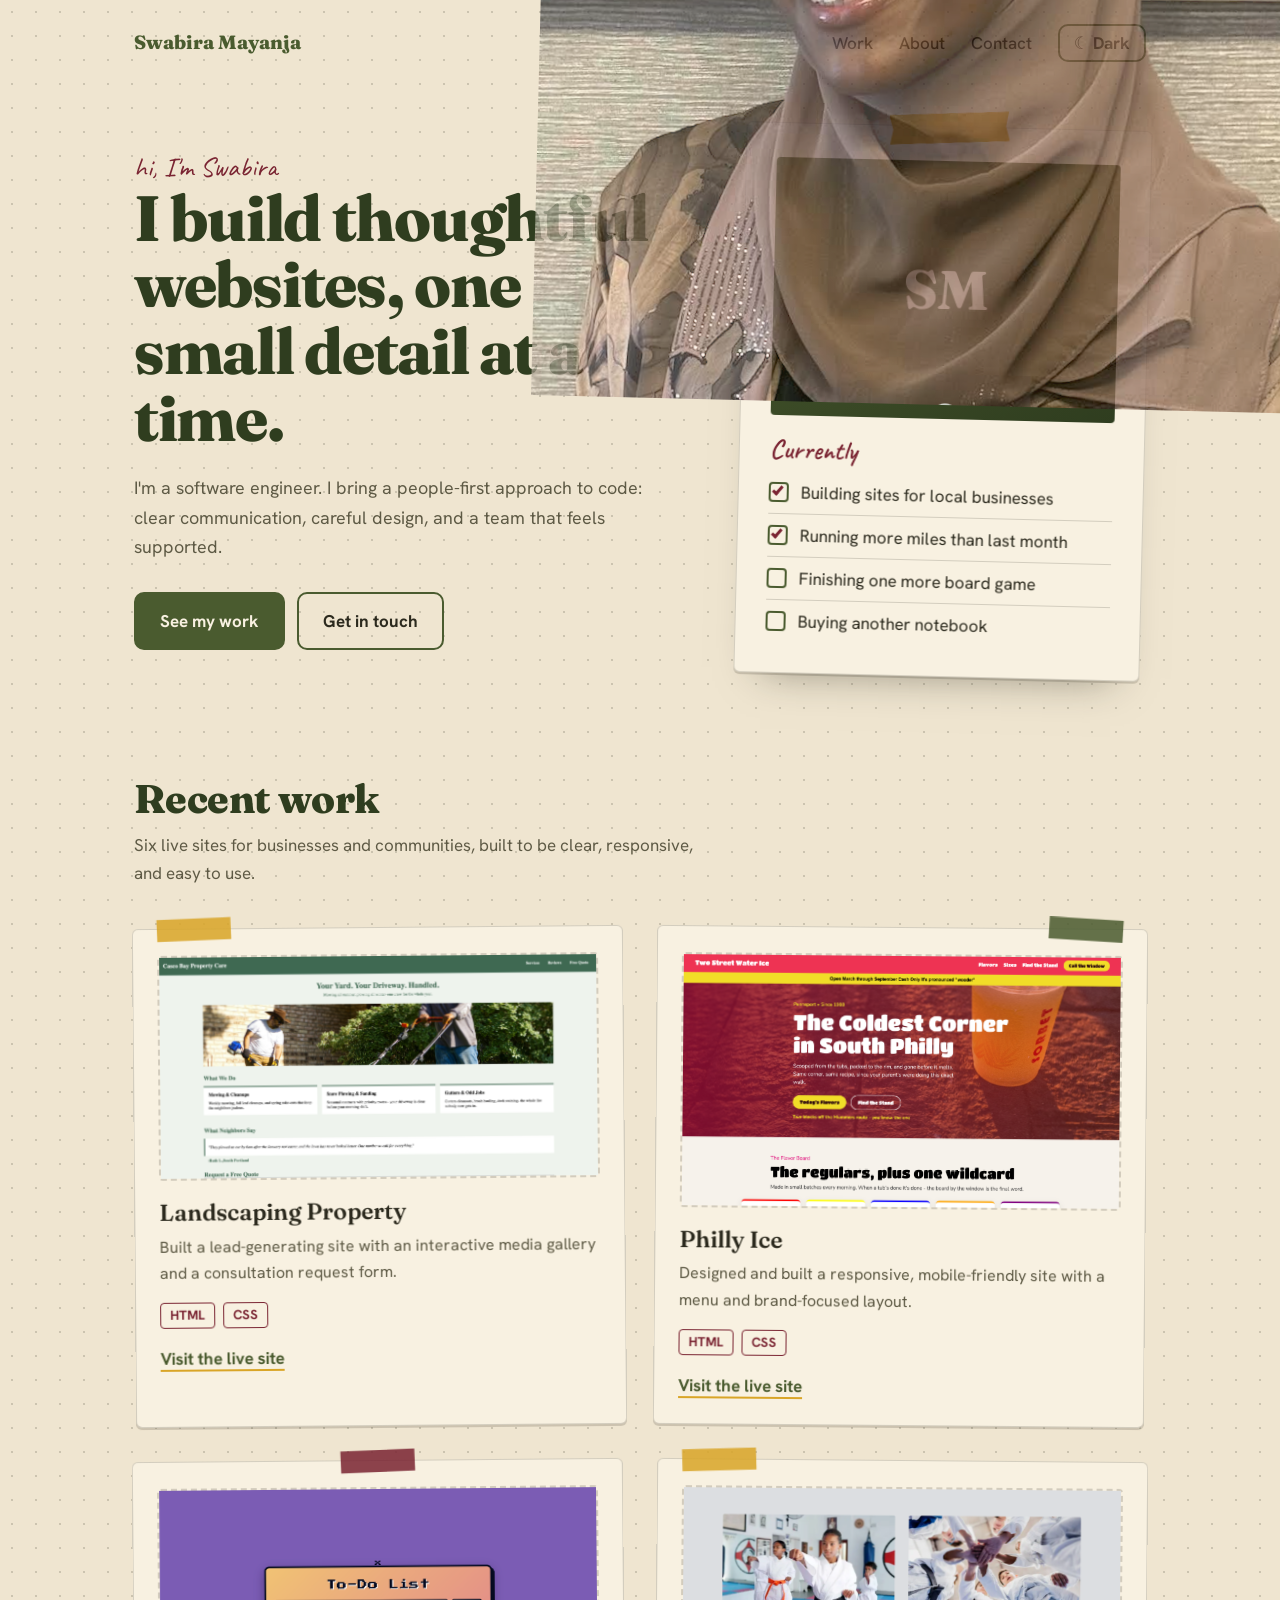
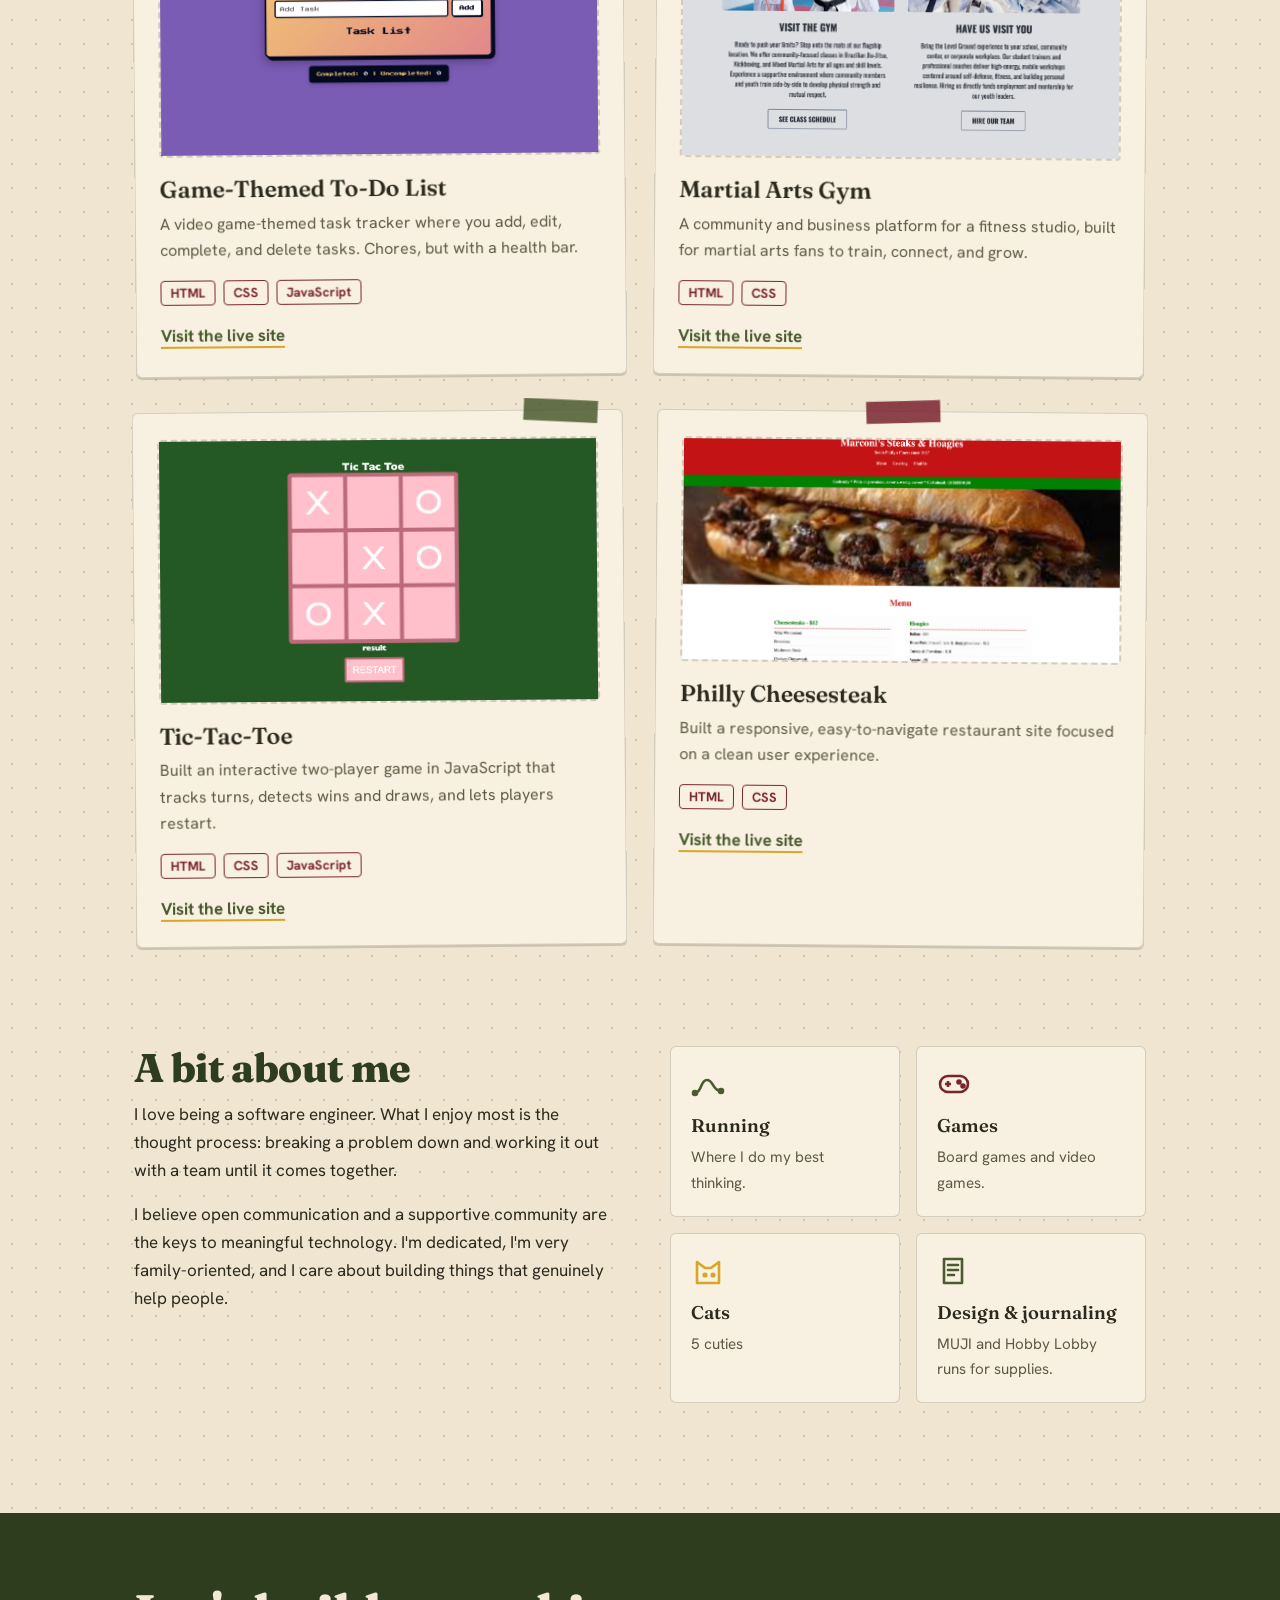
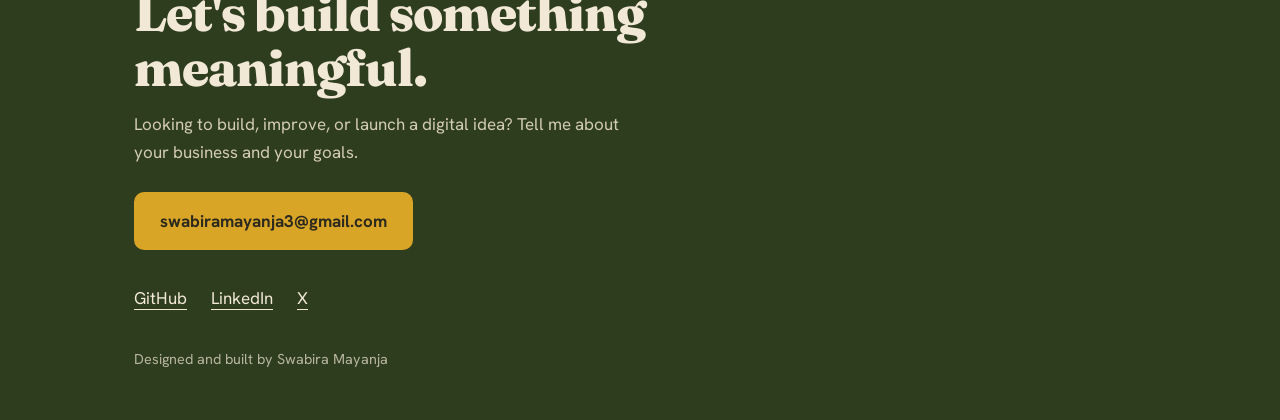
==== commit 7c5dff9b: "pics" ====
--- a/index.html
+++ b/index.html
@@ -35,7 +35,7 @@
             </div>
             <aside class="page" aria-label="Currently">
                 <span class="tape" aria-hidden="true"></span>
-                <div class="photo">SM<small>add your photo here</small></div>
+                <div class="photo">SM<small><img id="pics" src="image/mayanja.png" alt=""></small></div>
                 <h2>Currently</h2>
                 <ul class="now">
                     <li><span class="box done"></span>Building sites for local businesses</li>
@@ -96,7 +96,7 @@
 
                 <article class="card">
                     <span class="tape" aria-hidden="true"></span>
-                    <div class="shot" aria-hidden="true"><img id="pics" src="" alt=""></div>
+                    <div class="shot" aria-hidden="true"><img id="pics" src="image/gym.png" alt=""></div>
                     <h3>Martial Arts Gym</h3>
                     <p>A community and business platform for a fitness studio, built for martial arts fans to train,
                         connect, and grow.</p>
@@ -119,7 +119,7 @@
                         <li>CSS</li>
                         <li>JavaScript</li>
                     </ul>
-                    <a class="visit" href="YOUR-LINK-HERE" target="_blank" rel="noopener">Visit the live site</a>
+                    <a class="visit" href="https://tic-tac-toe-nine-mauve-55.vercel.app/" target="_blank" rel="noopener">Visit the live site</a>
                 </article>
 
                 <article class="card">
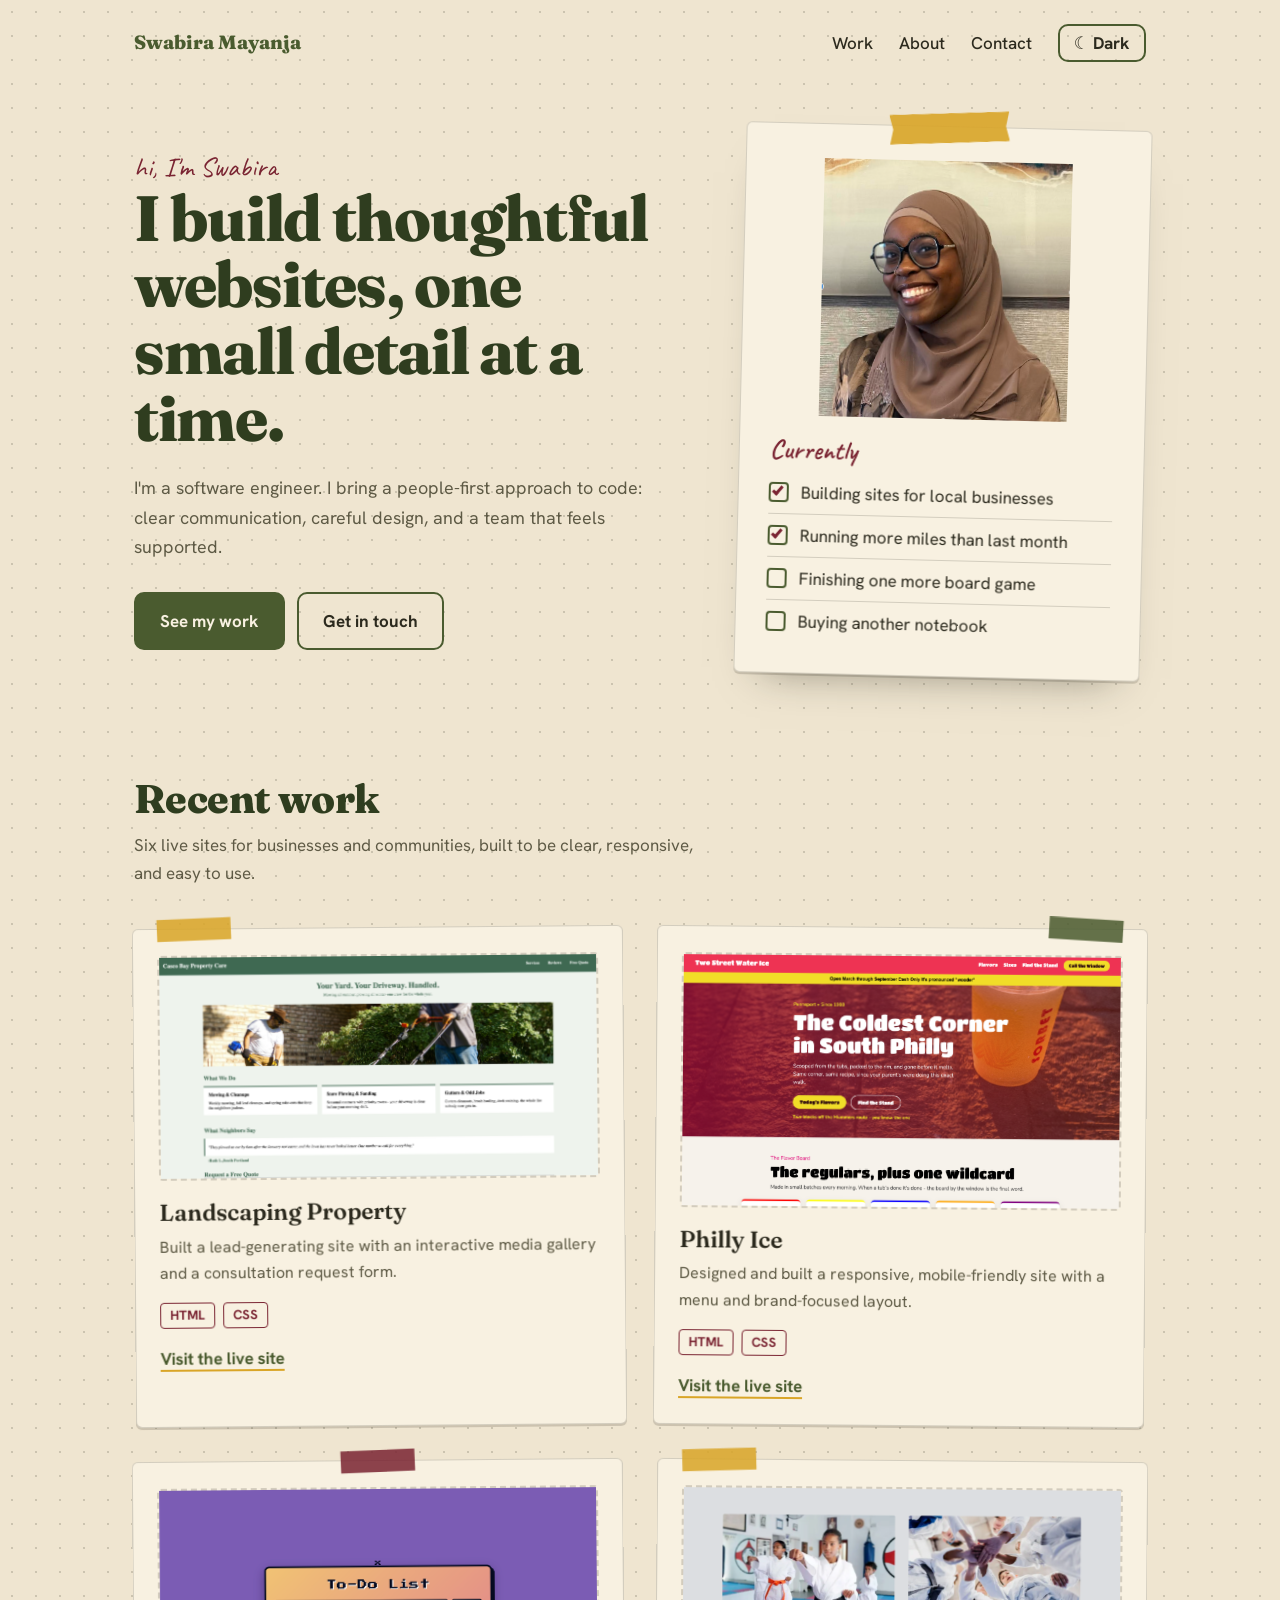
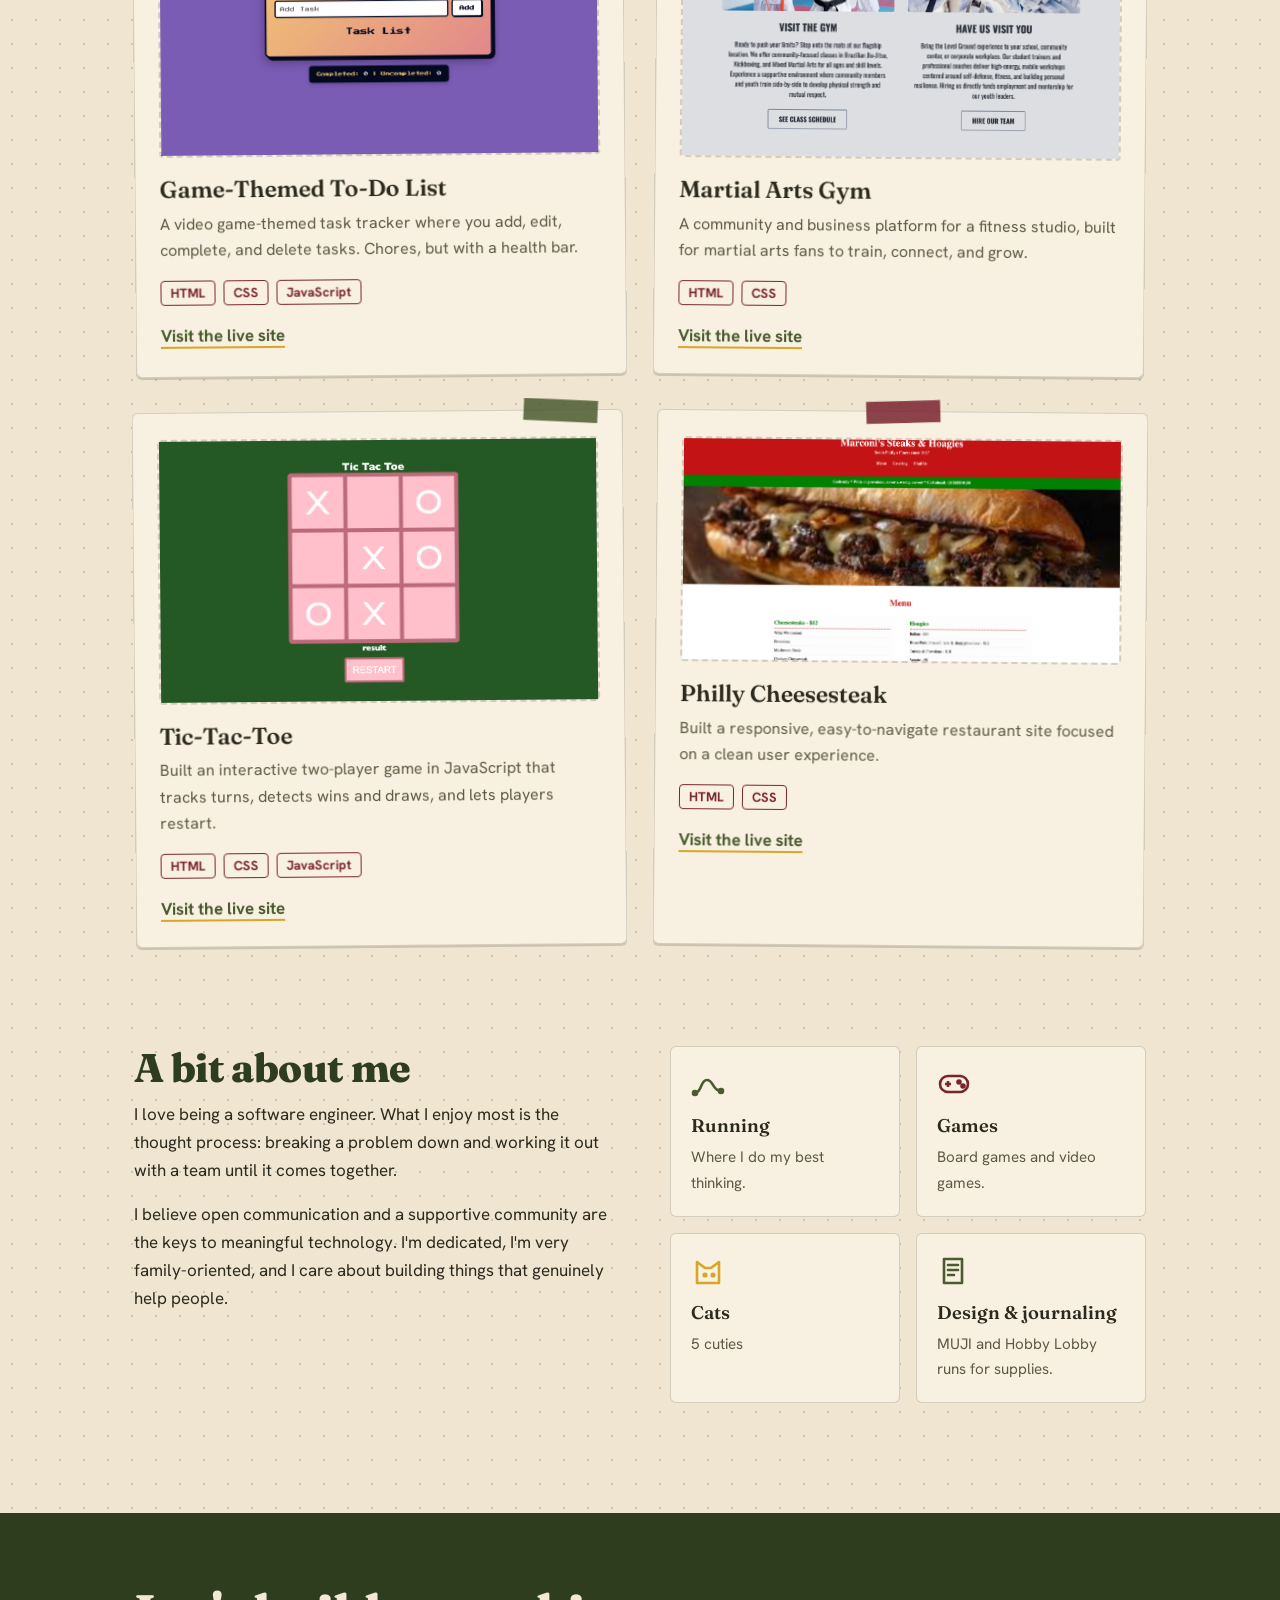
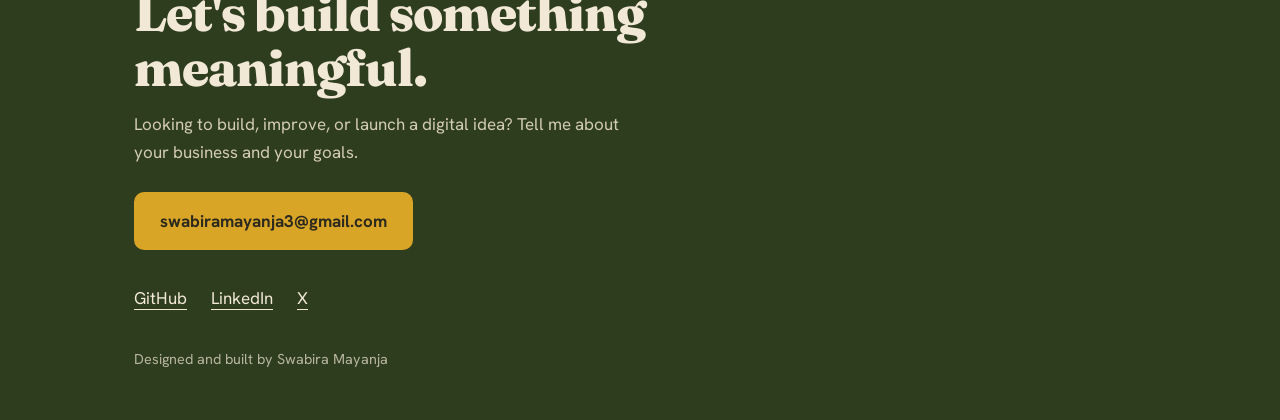
==== commit f373b8fd: "photo" ====
--- a/index.html
+++ b/index.html
@@ -35,7 +35,7 @@
             </div>
             <aside class="page" aria-label="Currently">
                 <span class="tape" aria-hidden="true"></span>
-                <div class="photo">SM<small><img id="pics" src="image/mayanja.png" alt=""></small></div>
+                <div class="photo"><img id="pics" src="image/mayanja.png" alt=""></div>
                 <h2>Currently</h2>
                 <ul class="now">
                     <li><span class="box done"></span>Building sites for local businesses</li>
--- a/mayanja.css
+++ b/mayanja.css
@@ -221,26 +221,17 @@
 }
 
 .photo {
-    aspect-ratio: 4/3;
-    border-radius: 4px;
-    background: linear-gradient(150deg, var(--green), var(--green-deep));
-    display: grid;
-    place-items: center;
-    color: #F8F1E1;
-    font-family: var(--serif);
-    font-weight: 800;
-    font-size: 3.4rem;
-    margin-bottom: 20px;
-    position: relative
-}
-
-.photo small {
-    position: absolute;
-    bottom: 8px;
-    font-family: var(--sans);
-    font-weight: 400;
-    font-size: .8rem;
-    opacity: .75
+  aspect-ratio: 4 / 3;      /* same shape at every screen size */
+  border-radius: 4px;
+  overflow: hidden;
+  margin-bottom: 20px;
+}
+
+.photo img {
+  display: block;
+  width: 100%;
+  height: 100%;
+  object-fit: contain;      /* whole photo always visible, never cropped */
 }
 
 .page h2 {
